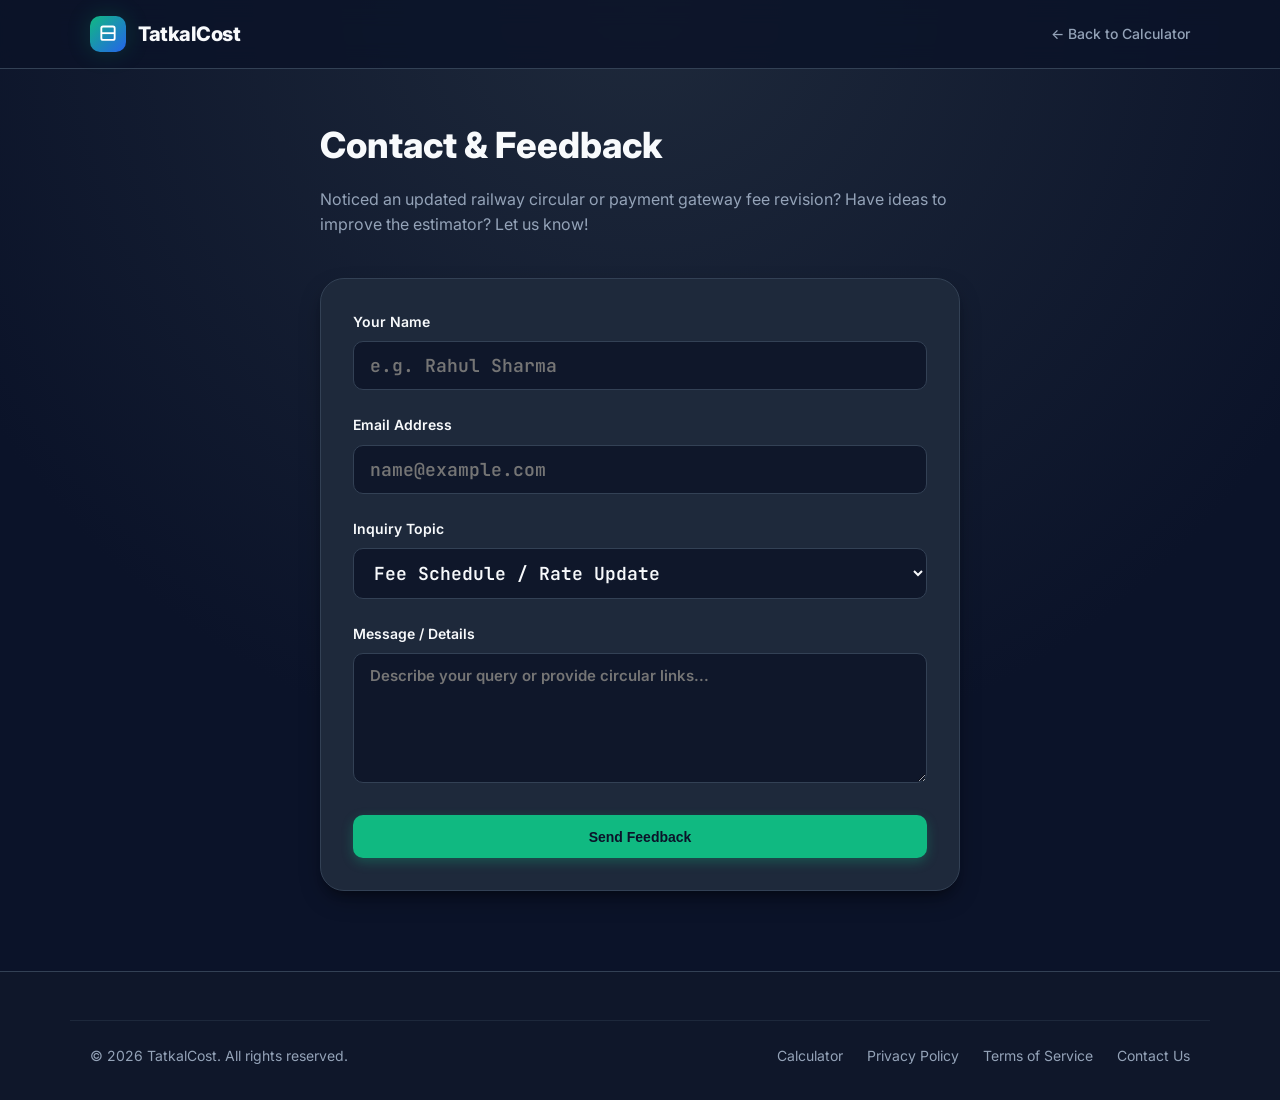
==== contact.html @ 0578102b "feat(ui): complete calculator UI, payment matrix, guides, and policy pages" ====
<!DOCTYPE html>
<html lang="en">
<head>
  <meta charset="UTF-8">
  <meta name="viewport" content="width=device-width, initial-scale=1.0">
  <title>Contact & Feedback | Tatkal Ticket Cost Estimator</title>
  <meta name="description" content="Contact the TatkalCost team for questions, feedback, or fee schedule updates.">
  <link rel="stylesheet" href="css/tokens.css">
  <link rel="stylesheet" href="css/main.css">
  <link rel="stylesheet" href="css/responsive.css">
</head>
<body>

  <header class="site-header">
    <div class="container nav-wrap">
      <a href="index.html" class="brand-logo">
        <div class="brand-icon">
          <svg width="20" height="20" viewBox="0 0 24 24" fill="none" stroke="currentColor" stroke-width="2.2">
            <rect x="4" y="3" width="16" height="16" rx="2"></rect>
            <path d="M4 11h16"></path>
          </svg>
        </div>
        <span>TatkalCost</span>
      </a>
      <div class="nav-actions">
        <a href="index.html" class="nav-link">← Back to Calculator</a>
      </div>
    </div>
  </header>

  <main class="container" style="padding-top: 3rem; padding-bottom: 5rem; max-width: 680px;">
    <h1 style="font-size: 2.25rem; font-weight: 800; margin-bottom: 0.75rem;">Contact & Feedback</h1>
    <p style="color: var(--text-muted); margin-bottom: 2.5rem;">
      Noticed an updated railway circular or payment gateway fee revision? Have ideas to improve the estimator? Let us know!
    </p>

    <div class="app-card">
      <form id="contact-form" onsubmit="event.preventDefault(); document.getElementById('contact-success').style.display='block'; this.reset();">
        <div class="form-group">
          <label for="contact-name" class="form-label">Your Name</label>
          <input type="text" id="contact-name" class="text-input" style="padding-left:1rem;" placeholder="e.g. Rahul Sharma" required>
        </div>

        <div class="form-group">
          <label for="contact-email" class="form-label">Email Address</label>
          <input type="email" id="contact-email" class="text-input" style="padding-left:1rem;" placeholder="name@example.com" required>
        </div>

        <div class="form-group">
          <label for="contact-subject" class="form-label">Inquiry Topic</label>
          <select id="contact-subject" class="text-input" style="padding-left:1rem; cursor:pointer;" required>
            <option value="rate_update">Fee Schedule / Rate Update</option>
            <option value="feature">Feature Suggestion</option>
            <option value="bug">Calculation Discrepancy</option>
            <option value="partnership">Partnership / Advertising</option>
          </select>
        </div>

        <div class="form-group">
          <label for="contact-message" class="form-label">Message / Details</label>
          <textarea id="contact-message" class="text-input" style="padding-left:1rem; height: 130px; font-family: var(--font-sans); font-size: 0.9375rem;" placeholder="Describe your query or provide circular links..." required></textarea>
        </div>

        <div id="contact-success" class="alert-box alert-success" style="display: none; margin-bottom: 1.5rem;">
          ✓ Thank you! Your feedback has been received. We review railway circular updates promptly.
        </div>

        <button type="submit" class="btn-primary" style="width: 100%; border-radius: var(--radius-md); padding: 0.85rem;">
          Send Feedback
        </button>
      </form>
    </div>
  </main>

  <footer class="site-footer">
    <div class="container footer-nav">
      <div>© 2026 TatkalCost. All rights reserved.</div>
      <div class="footer-links">
        <a href="index.html">Calculator</a>
        <a href="privacy.html">Privacy Policy</a>
        <a href="terms.html">Terms of Service</a>
        <a href="contact.html">Contact Us</a>
      </div>
    </div>
  </footer>

</body>
</html>
---- css/tokens.css ----
/**
 * tokens.css - Design Tokens & Custom Properties
 * Defines colors, typography, elevations, spacing, and micro-animation durations.
 */

:root {
  /* Brand & Core Palette */
  --bg-primary: #0b1329;
  --bg-secondary: #0f172a;
  --bg-card: #1e293b;
  --bg-card-hover: #24344d;
  --bg-surface: rgba(30, 41, 59, 0.7);
  --border-subtle: #334155;
  --border-focus: #3b82f6;

  /* Accent Colors */
  --emerald-500: #10b981;
  --emerald-600: #059669;
  --emerald-glow: rgba(16, 185, 129, 0.25);

  --amber-400: #fbbf24;
  --amber-500: #f59e0b;
  --amber-glow: rgba(245, 158, 11, 0.25);

  --blue-500: #3b82f6;
  --blue-600: #2563eb;
  --blue-glow: rgba(37, 99, 235, 0.25);

  --rose-500: #f43f5e;
  --rose-glow: rgba(244, 63, 94, 0.25);

  /* Typography */
  --text-main: #f8fafc;
  --text-muted: #94a3b8;
  --text-dim: #64748b;
  --text-inverse: #0b1329;

  --font-sans: 'Inter', -apple-system, BlinkMacSystemFont, 'Segoe UI', Roboto, Helvetica, Arial, sans-serif;
  --font-mono: 'JetBrains Mono', 'SFMono-Regular', Consolas, 'Liberation Mono', Menlo, monospace;

  /* Radii */
  --radius-sm: 6px;
  --radius-md: 10px;
  --radius-lg: 16px;
  --radius-xl: 24px;
  --radius-full: 9999px;

  /* Shadows */
  --shadow-sm: 0 1px 2px rgba(0, 0, 0, 0.2);
  --shadow-md: 0 4px 12px rgba(0, 0, 0, 0.3);
  --shadow-lg: 0 10px 25px -5px rgba(0, 0, 0, 0.4), 0 8px 10px -6px rgba(0, 0, 0, 0.3);
  --shadow-glow-emerald: 0 0 25px rgba(16, 185, 129, 0.2);
  --shadow-glow-amber: 0 0 25px rgba(245, 158, 11, 0.2);

  /* Transitions */
  --transition-fast: 150ms cubic-bezier(0.4, 0, 0.2, 1);
  --transition-normal: 250ms cubic-bezier(0.4, 0, 0.2, 1);
}
---- css/main.css ----
/**
 * main.css - Core Styling, Layouts, and Components
 * High aesthetic, fintech-inspired Indian Railways web application.
 */

@import url('https://fonts.googleapis.com/css2?family=Inter:wght@400;500;600;700;800&family=JetBrains+Mono:wght@500;700&display=swap');
@import url('./tokens.css');

/* CSS Reset & Base */
*, *::before, *::after {
  box-sizing: border-box;
  margin: 0;
  padding: 0;
}

html {
  font-family: var(--font-sans);
  background-color: var(--bg-primary);
  color: var(--text-main);
  scroll-behavior: smooth;
  -webkit-font-smoothing: antialiased;
}

body {
  min-height: 100vh;
  display: flex;
  flex-direction: column;
  background: radial-gradient(circle at 50% 0%, #1e293b 0%, #0b1329 70%);
  background-attachment: fixed;
  line-height: 1.6;
}

/* Layout Utilities */
.container {
  width: 100%;
  max-width: 1140px;
  margin: 0 auto;
  padding: 0 1.25rem;
}

/* Header & Nav */
.site-header {
  border-bottom: 1px solid var(--border-subtle);
  background: rgba(11, 19, 41, 0.85);
  backdrop-filter: blur(12px);
  position: sticky;
  top: 0;
  z-index: 50;
}

.nav-wrap {
  display: flex;
  align-items: center;
  justify-content: space-between;
  height: 4.25rem;
}

.brand-logo {
  display: flex;
  align-items: center;
  gap: 0.75rem;
  text-decoration: none;
  color: var(--text-main);
  font-weight: 800;
  font-size: 1.25rem;
  letter-spacing: -0.025em;
}

.brand-icon {
  width: 2.25rem;
  height: 2.25rem;
  background: linear-gradient(135deg, var(--emerald-500), var(--blue-600));
  border-radius: var(--radius-md);
  display: flex;
  align-items: center;
  justify-content: center;
  color: #fff;
  box-shadow: var(--shadow-glow-emerald);
}

.brand-badge {
  font-size: 0.6875rem;
  font-weight: 700;
  background: rgba(59, 130, 246, 0.2);
  color: #93c5fd;
  border: 1px solid rgba(59, 130, 246, 0.4);
  padding: 0.15rem 0.5rem;
  border-radius: var(--radius-full);
  text-transform: uppercase;
  margin-left: 0.25rem;
}

.nav-actions {
  display: flex;
  align-items: center;
  gap: 1.25rem;
}

.ist-pill {
  display: flex;
  align-items: center;
  gap: 0.5rem;
  background: rgba(30, 41, 59, 0.8);
  border: 1px solid var(--border-subtle);
  padding: 0.4rem 0.875rem;
  border-radius: var(--radius-full);
  font-size: 0.8125rem;
  color: var(--text-muted);
}

.ist-dot {
  width: 0.5rem;
  height: 0.5rem;
  background-color: var(--emerald-500);
  border-radius: 50%;
  animation: pulse-dot 2s infinite;
}

.nav-link {
  color: var(--text-muted);
  text-decoration: none;
  font-size: 0.875rem;
  font-weight: 500;
  transition: color var(--transition-fast);
}

.nav-link:hover {
  color: var(--text-main);
}

/* Banner / Tatkal Countdown Bar */
.countdown-banner {
  background: rgba(15, 23, 42, 0.9);
  border-bottom: 1px solid var(--border-subtle);
  padding: 0.75rem 0;
  text-align: center;
  font-size: 0.875rem;
}

.countdown-content {
  display: flex;
  align-items: center;
  justify-content: center;
  gap: 0.75rem;
  flex-wrap: wrap;
}

.countdown-tag {
  display: inline-flex;
  align-items: center;
  gap: 0.35rem;
  padding: 0.2rem 0.6rem;
  border-radius: var(--radius-sm);
  font-size: 0.75rem;
  font-weight: 700;
  text-transform: uppercase;
}

.tag-active {
  background: rgba(16, 185, 129, 0.15);
  color: var(--emerald-500);
  border: 1px solid rgba(16, 185, 129, 0.3);
}

.tag-waiting {
  background: rgba(245, 158, 11, 0.15);
  color: var(--amber-400);
  border: 1px solid rgba(245, 158, 11, 0.3);
}

.countdown-digits {
  font-family: var(--font-mono);
  font-weight: 700;
  color: var(--text-main);
  background: rgba(30, 41, 59, 0.9);
  padding: 0.2rem 0.5rem;
  border-radius: var(--radius-sm);
  border: 1px solid var(--border-subtle);
  letter-spacing: 0.05em;
}

/* Hero Section */
.hero-section {
  padding: 3rem 0 2rem;
  text-align: center;
}

.hero-pill {
  display: inline-flex;
  align-items: center;
  gap: 0.5rem;
  padding: 0.35rem 0.85rem;
  border-radius: var(--radius-full);
  background: rgba(37, 99, 235, 0.12);
  border: 1px solid rgba(37, 99, 235, 0.3);
  color: #93c5fd;
  font-size: 0.8125rem;
  font-weight: 600;
  margin-bottom: 1.25rem;
}

.hero-title {
  font-size: clamp(2rem, 4vw, 3rem);
  font-weight: 800;
  line-height: 1.15;
  letter-spacing: -0.03em;
  margin-bottom: 1rem;
}

.text-gradient {
  background: linear-gradient(135deg, #60a5fa 0%, #34d399 100%);
  -webkit-background-clip: text;
  -webkit-text-fill-color: transparent;
}

.hero-subtitle {
  color: var(--text-muted);
  font-size: 1.0625rem;
  max-width: 640px;
  margin: 0 auto;
}

/* App Main Calculator Grid */
.calculator-grid {
  display: grid;
  grid-template-columns: 1fr 1fr;
  gap: 2rem;
  margin: 2.5rem 0 4rem;
  align-items: start;
}

/* Cards */
.app-card {
  background: var(--bg-card);
  border: 1px solid var(--border-subtle);
  border-radius: var(--radius-xl);
  padding: 2rem;
  box-shadow: var(--shadow-lg);
  position: relative;
}

.card-title-wrap {
  display: flex;
  align-items: center;
  justify-content: space-between;
  margin-bottom: 1.75rem;
  padding-bottom: 1rem;
  border-bottom: 1px solid var(--border-subtle);
}

.card-title {
  font-size: 1.25rem;
  font-weight: 700;
  display: flex;
  align-items: center;
  gap: 0.6rem;
}

.card-subtitle {
  color: var(--text-muted);
  font-size: 0.8125rem;
  margin-top: 0.2rem;
}

/* Input Controls */
.form-group {
  margin-bottom: 1.5rem;
}

.form-label {
  display: block;
  font-size: 0.875rem;
  font-weight: 600;
  color: var(--text-main);
  margin-bottom: 0.5rem;
}

.label-help {
  font-size: 0.75rem;
  font-weight: 400;
  color: var(--text-muted);
  margin-left: 0.35rem;
}

/* Segmented Class Selector */
.class-pills {
  display: grid;
  grid-template-columns: repeat(4, 1fr);
  gap: 0.5rem;
}

.class-pill-input {
  display: none;
}

.class-pill-label {
  display: flex;
  flex-direction: column;
  align-items: center;
  justify-content: center;
  padding: 0.65rem 0.25rem;
  background: var(--bg-secondary);
  border: 1px solid var(--border-subtle);
  border-radius: var(--radius-md);
  cursor: pointer;
  transition: all var(--transition-fast);
  text-align: center;
}

.pill-code {
  font-weight: 700;
  font-size: 1rem;
  color: var(--text-main);
}

.pill-type {
  font-size: 0.6875rem;
  font-weight: 500;
  color: var(--text-dim);
}

.class-pill-label:hover {
  background: var(--bg-card-hover);
  border-color: #475569;
}

.class-pill-input:checked + .class-pill-label {
  background: rgba(37, 99, 235, 0.15);
  border-color: var(--blue-500);
  box-shadow: 0 0 12px rgba(59, 130, 246, 0.25);
}

.class-pill-input:checked + .class-pill-label .pill-code {
  color: #60a5fa;
}

.class-pill-input:checked + .class-pill-label .pill-type {
  color: #93c5fd;
}

/* Passenger Stepper */
.passenger-stepper {
  display: flex;
  align-items: center;
  background: var(--bg-secondary);
  border: 1px solid var(--border-subtle);
  border-radius: var(--radius-md);
  overflow: hidden;
  max-width: 200px;
}

.step-btn {
  background: transparent;
  border: none;
  color: var(--text-main);
  font-size: 1.25rem;
  font-weight: 700;
  width: 3rem;
  height: 2.75rem;
  display: flex;
  align-items: center;
  justify-content: center;
  cursor: pointer;
  transition: background var(--transition-fast);
}

.step-btn:hover {
  background: var(--bg-card-hover);
}

.step-value {
  flex: 1;
  text-align: center;
  font-size: 1.125rem;
  font-weight: 700;
  font-family: var(--font-mono);
}

/* Number Input with Prefix */
.input-with-prefix {
  position: relative;
  display: flex;
  align-items: center;
}

.currency-prefix {
  position: absolute;
  left: 1rem;
  color: var(--text-dim);
  font-size: 1.125rem;
  font-weight: 600;
  pointer-events: none;
}

.text-input {
  width: 100%;
  padding: 0.75rem 1rem 0.75rem 2.25rem;
  background: var(--bg-secondary);
  border: 1px solid var(--border-subtle);
  border-radius: var(--radius-md);
  color: var(--text-main);
  font-size: 1.125rem;
  font-family: var(--font-mono);
  font-weight: 600;
  outline: none;
  transition: border-color var(--transition-fast), box-shadow var(--transition-fast);
}

.text-input:focus {
  border-color: var(--border-focus);
  box-shadow: 0 0 0 3px rgba(59, 130, 246, 0.2);
}

/* Checkbox Toggle */
.checkbox-wrap {
  display: flex;
  align-items: flex-start;
  gap: 0.75rem;
  cursor: pointer;
  user-select: none;
  background: rgba(15, 23, 42, 0.4);
  padding: 0.75rem 1rem;
  border-radius: var(--radius-md);
  border: 1px solid var(--border-subtle);
}

.custom-checkbox {
  width: 1.25rem;
  height: 1.25rem;
  accent-color: var(--emerald-500);
  cursor: pointer;
  margin-top: 0.15rem;
}

.checkbox-text {
  font-size: 0.875rem;
  color: var(--text-main);
  font-weight: 500;
}

.checkbox-subtext {
  font-size: 0.75rem;
  color: var(--text-muted);
}

/* Results Card Styling */
.result-hero-box {
  background: linear-gradient(135deg, rgba(16, 185, 129, 0.1) 0%, rgba(5, 150, 105, 0.05) 100%);
  border: 1px solid rgba(16, 185, 129, 0.3);
  border-radius: var(--radius-lg);
  padding: 1.75rem;
  text-align: center;
  margin-bottom: 1.5rem;
  position: relative;
  box-shadow: var(--shadow-glow-emerald);
}

.result-hero-label {
  font-size: 0.8125rem;
  text-transform: uppercase;
  letter-spacing: 0.05em;
  font-weight: 700;
  color: var(--emerald-500);
  margin-bottom: 0.5rem;
}

.result-hero-amount {
  font-size: clamp(2.25rem, 3.5vw, 3.25rem);
  font-weight: 800;
  font-family: var(--font-mono);
  color: #fff;
  line-height: 1.1;
  letter-spacing: -0.02em;
}

.result-hero-note {
  font-size: 0.8125rem;
  color: var(--text-muted);
  margin-top: 0.5rem;
}

.copy-btn-wrap {
  margin-top: 1rem;
}

.btn-primary {
  display: inline-flex;
  align-items: center;
  justify-content: center;
  gap: 0.5rem;
  background: var(--emerald-500);
  color: var(--text-inverse);
  font-weight: 700;
  font-size: 0.875rem;
  padding: 0.6rem 1.25rem;
  border-radius: var(--radius-full);
  border: none;
  cursor: pointer;
  transition: all var(--transition-fast);
  box-shadow: 0 4px 12px rgba(16, 185, 129, 0.3);
}

.btn-primary:hover {
  background: #34d399;
  transform: translateY(-1px);
}

.btn-primary:active {
  transform: translateY(0);
}

/* Alert Boxes */
.alert-box {
  padding: 0.875rem 1rem;
  border-radius: var(--radius-md);
  font-size: 0.8125rem;
  display: flex;
  align-items: center;
  gap: 0.75rem;
  margin-bottom: 1.25rem;
}

.alert-success {
  background: rgba(16, 185, 129, 0.12);
  border: 1px solid rgba(16, 185, 129, 0.3);
  color: #a7f3d0;
}

.alert-warning {
  background: rgba(245, 158, 11, 0.12);
  border: 1px solid rgba(245, 158, 11, 0.3);
  color: #fde68a;
}

.alert-danger {
  background: rgba(239, 68, 68, 0.12);
  border: 1px solid rgba(239, 68, 68, 0.3);
  color: #fecaca;
}

/* Breakdown List */
.breakdown-table {
  width: 100%;
  border-collapse: collapse;
  font-size: 0.875rem;
  margin-top: 1rem;
}

.breakdown-table tr {
  border-bottom: 1px solid rgba(51, 65, 85, 0.6);
}

.breakdown-table td {
  padding: 0.7rem 0;
  color: var(--text-muted);
}

.breakdown-table td:last-child {
  text-align: right;
  font-family: var(--font-mono);
  font-weight: 600;
  color: var(--text-main);
}

.breakdown-table tr.total-row {
  border-bottom: none;
  border-top: 2px solid var(--border-subtle);
}

.breakdown-table tr.total-row td {
  padding-top: 1rem;
  font-weight: 700;
  font-size: 1rem;
  color: var(--text-main);
}

.breakdown-table tr.total-row td:last-child {
  color: #60a5fa;
  font-size: 1.125rem;
}

/* Payment Comparison Matrix Section */
.section-header-wrap {
  text-align: center;
  margin-bottom: 2rem;
}

.section-title {
  font-size: 1.75rem;
  font-weight: 800;
  letter-spacing: -0.02em;
  margin-bottom: 0.5rem;
}

.section-subtitle {
  color: var(--text-muted);
  font-size: 0.9375rem;
  max-width: 600px;
  margin: 0 auto;
}

.matrix-table-wrap {
  background: var(--bg-card);
  border: 1px solid var(--border-subtle);
  border-radius: var(--radius-xl);
  overflow-x: auto;
  box-shadow: var(--shadow-lg);
  margin-bottom: 4rem;
}

.matrix-table {
  width: 100%;
  border-collapse: collapse;
  text-align: left;
  font-size: 0.875rem;
}

.matrix-table th {
  background: rgba(15, 23, 42, 0.7);
  padding: 1rem 1.25rem;
  font-weight: 700;
  color: var(--text-muted);
  text-transform: uppercase;
  font-size: 0.75rem;
  letter-spacing: 0.05em;
  border-bottom: 1px solid var(--border-subtle);
}

.matrix-table td {
  padding: 1.125rem 1.25rem;
  border-bottom: 1px solid rgba(51, 65, 85, 0.5);
  vertical-align: middle;
}

.matrix-table tr:last-child td {
  border-bottom: none;
}

.matrix-table tr:hover td {
  background: rgba(30, 41, 59, 0.5);
}

.matrix-mode-name {
  font-weight: 700;
  color: var(--text-main);
  display: flex;
  align-items: center;
  gap: 0.5rem;
}

.matrix-total {
  font-family: var(--font-mono);
  font-weight: 700;
  font-size: 1.0625rem;
  color: var(--text-main);
}

.matrix-badge {
  display: inline-block;
  padding: 0.2rem 0.6rem;
  border-radius: var(--radius-full);
  font-size: 0.6875rem;
  font-weight: 700;
  text-transform: uppercase;
}

.badge-green {
  background: rgba(16, 185, 129, 0.15);
  color: var(--emerald-500);
  border: 1px solid rgba(16, 185, 129, 0.3);
}

.badge-blue {
  background: rgba(59, 130, 246, 0.15);
  color: #60a5fa;
  border: 1px solid rgba(59, 130, 246, 0.3);
}

/* Editorial Guide & Knowledge Hub */
.editorial-hub {
  margin: 3rem 0;
}

.guide-grid {
  display: grid;
  grid-template-columns: 1fr 1fr;
  gap: 2rem;
  margin-bottom: 3rem;
}

.guide-card {
  background: var(--bg-card);
  border: 1px solid var(--border-subtle);
  border-radius: var(--radius-lg);
  padding: 2rem;
}

.guide-card h3 {
  font-size: 1.25rem;
  font-weight: 700;
  margin-bottom: 1rem;
  color: #f8fafc;
}

.guide-card p {
  color: var(--text-muted);
  font-size: 0.9375rem;
  margin-bottom: 1rem;
}

.guide-list {
  padding-left: 1.25rem;
  color: var(--text-muted);
  font-size: 0.875rem;
}

.guide-list li {
  margin-bottom: 0.5rem;
}

.guide-list strong {
  color: var(--text-main);
}

/* Reference Fare Table */
.fare-table-wrap {
  background: var(--bg-card);
  border: 1px solid var(--border-subtle);
  border-radius: var(--radius-lg);
  overflow-x: auto;
  margin: 1.5rem 0 3rem;
}

.fare-table {
  width: 100%;
  border-collapse: collapse;
  font-size: 0.875rem;
}

.fare-table th, .fare-table td {
  padding: 0.875rem 1.25rem;
  text-align: left;
  border-bottom: 1px solid var(--border-subtle);
}

.fare-table th {
  background: var(--bg-secondary);
  color: var(--text-muted);
  font-size: 0.75rem;
  text-transform: uppercase;
  letter-spacing: 0.05em;
}

/* FAQ Accordion */
.faq-section {
  margin: 3rem 0;
}

.faq-item {
  background: var(--bg-card);
  border: 1px solid var(--border-subtle);
  border-radius: var(--radius-md);
  margin-bottom: 0.75rem;
  overflow: hidden;
}

.faq-question {
  width: 100%;
  padding: 1.25rem 1.5rem;
  background: transparent;
  border: none;
  color: var(--text-main);
  font-size: 1rem;
  font-weight: 600;
  text-align: left;
  display: flex;
  align-items: center;
  justify-content: space-between;
  cursor: pointer;
  transition: background var(--transition-fast);
}

.faq-question:hover {
  background: var(--bg-card-hover);
}

.faq-icon {
  font-size: 1.25rem;
  transition: transform var(--transition-normal);
}

.faq-item.open .faq-icon {
  transform: rotate(180deg);
}

.faq-answer {
  display: none;
  padding: 0 1.5rem 1.25rem;
  color: var(--text-muted);
  font-size: 0.9375rem;
  line-height: 1.6;
}

.faq-item.open .faq-answer {
  display: block;
}

/* Toast Notification */
.toast-notice {
  position: fixed;
  bottom: 2rem;
  right: 2rem;
  background: #10b981;
  color: #0b1329;
  font-weight: 700;
  font-size: 0.875rem;
  padding: 0.75rem 1.25rem;
  border-radius: var(--radius-full);
  box-shadow: 0 10px 25px rgba(0, 0, 0, 0.4);
  display: flex;
  align-items: center;
  gap: 0.5rem;
  transform: translateY(150%);
  opacity: 0;
  transition: all var(--transition-normal);
  z-index: 100;
}

.toast-notice.show {
  transform: translateY(0);
  opacity: 1;
}

/* Footer & Disclaimers */
.site-footer {
  margin-top: auto;
  border-top: 1px solid var(--border-subtle);
  background: var(--bg-secondary);
  padding: 3rem 0 2rem;
  font-size: 0.875rem;
  color: var(--text-muted);
}

.footer-disclaimer-box {
  background: rgba(30, 41, 59, 0.5);
  border: 1px solid var(--border-subtle);
  border-radius: var(--radius-md);
  padding: 1.25rem;
  margin-bottom: 2rem;
  font-size: 0.8125rem;
  line-height: 1.6;
}

.footer-nav {
  display: flex;
  align-items: center;
  justify-content: space-between;
  flex-wrap: wrap;
  gap: 1rem;
  padding-top: 1.5rem;
  border-top: 1px solid rgba(51, 65, 85, 0.4);
}

.footer-links {
  display: flex;
  gap: 1.5rem;
}

.footer-links a {
  color: var(--text-muted);
  text-decoration: none;
  transition: color var(--transition-fast);
}

.footer-links a:hover {
  color: var(--text-main);
}

/* Pulse animation */
@keyframes pulse-dot {
  0% { transform: scale(0.95); opacity: 0.7; }
  50% { transform: scale(1.15); opacity: 1; }
  100% { transform: scale(0.95); opacity: 0.7; }
}
---- css/responsive.css ----
/**
 * responsive.css - Media Queries & Mobile Optimizations
 * Mobile-first adjustments for small screens (375px), tablets (768px), and desktops.
 */

/* Tablets & Small Desktops (max-width: 960px) */
@media (max-width: 960px) {
  .calculator-grid {
    grid-template-columns: 1fr;
    gap: 1.75rem;
  }

  .guide-grid {
    grid-template-columns: 1fr;
    gap: 1.5rem;
  }
}

/* Mobile Devices (max-width: 640px) */
@media (max-width: 640px) {
  .container {
    padding: 0 1rem;
  }

  .site-header {
    height: auto;
  }

  .nav-wrap {
    height: 3.75rem;
  }

  .brand-logo {
    font-size: 1.1rem;
  }

  .brand-badge {
    display: none;
  }

  .ist-pill {
    padding: 0.3rem 0.65rem;
    font-size: 0.75rem;
  }

  .hero-section {
    padding: 2rem 0 1.5rem;
  }

  .hero-title {
    font-size: 1.75rem;
  }

  .hero-subtitle {
    font-size: 0.9375rem;
  }

  .app-card {
    padding: 1.25rem;
    border-radius: var(--radius-lg);
  }

  .class-pills {
    grid-template-columns: repeat(4, 1fr);
    gap: 0.35rem;
  }

  .class-pill-label {
    padding: 0.5rem 0.15rem;
  }

  .pill-code {
    font-size: 0.875rem;
  }

  .pill-type {
    font-size: 0.625rem;
  }

  .passenger-stepper {
    max-width: 100%;
  }

  .result-hero-box {
    padding: 1.25rem;
  }

  .result-hero-amount {
    font-size: 2.25rem;
  }

  .section-title {
    font-size: 1.35rem;
  }

  .matrix-table th, .matrix-table td {
    padding: 0.75rem 0.875rem;
    font-size: 0.8125rem;
  }

  .footer-nav {
    flex-direction: column;
    align-items: flex-start;
    gap: 1rem;
  }

  .footer-links {
    flex-wrap: wrap;
    gap: 1rem;
  }

  .toast-notice {
    bottom: 1rem;
    right: 1rem;
    left: 1rem;
    justify-content: center;
  }
}

/* Very Small Screens (max-width: 380px) */
@media (max-width: 380px) {
  .class-pills {
    grid-template-columns: repeat(2, 1fr);
  }
}
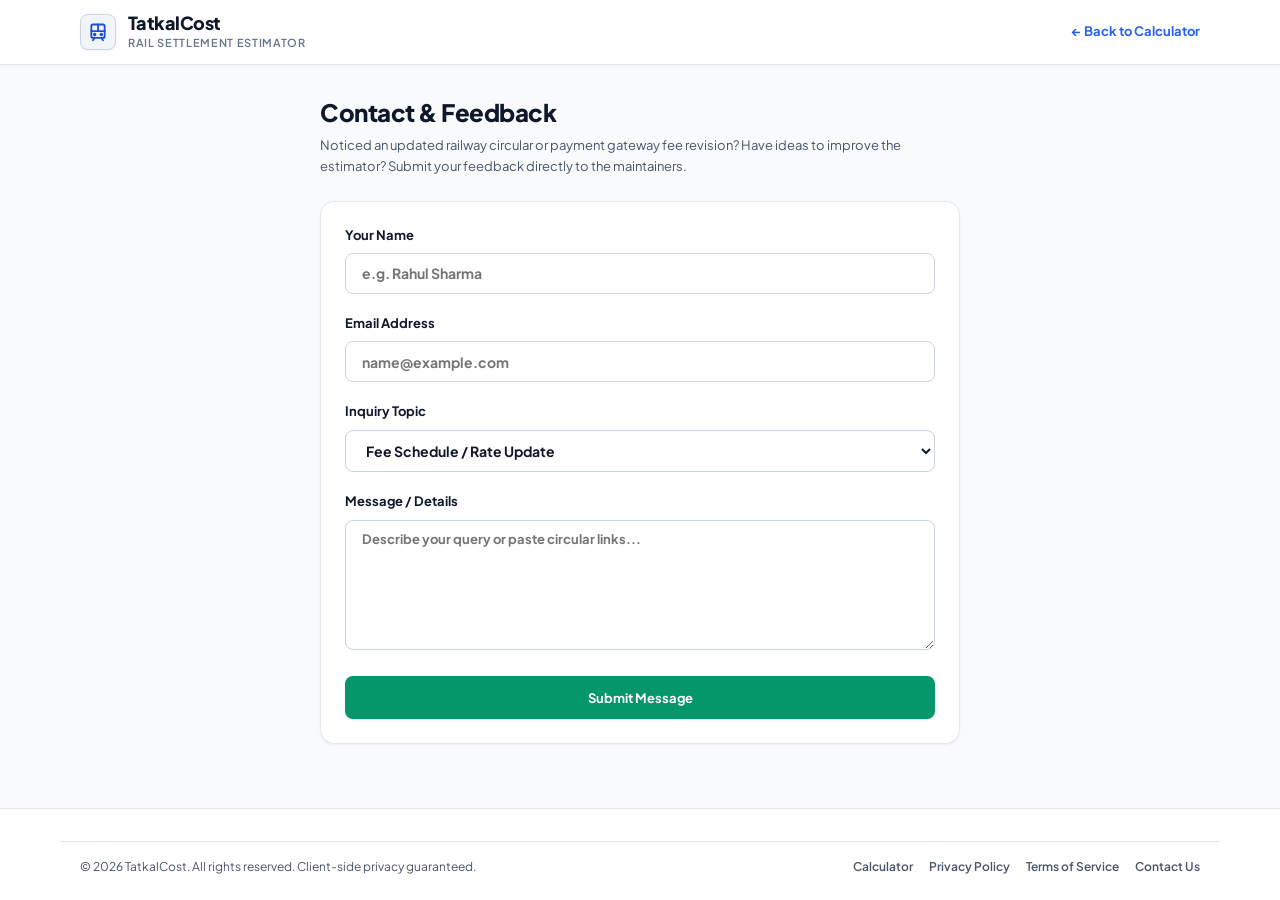
==== commit dac2ea60: "chore: prepare production deployment with hardened headers and 404 handler" ====
--- a/contact.html
+++ b/contact.html
@@ -4,7 +4,9 @@
   <meta charset="UTF-8">
   <meta name="viewport" content="width=device-width, initial-scale=1.0">
   <title>Contact & Feedback | Tatkal Ticket Cost Estimator</title>
-  <meta name="description" content="Contact the TatkalCost team for questions, feedback, or fee schedule updates.">
+  <link rel="icon" type="image/svg+xml" href="favicon.svg">
+  <link rel="preconnect" href="https://fonts.googleapis.com">
+  <link rel="preconnect" href="https://fonts.gstatic.com" crossorigin>
   <link rel="stylesheet" href="css/tokens.css">
   <link rel="stylesheet" href="css/main.css">
   <link rel="stylesheet" href="css/responsive.css">
@@ -13,60 +15,70 @@
 
   <header class="site-header">
     <div class="container nav-wrap">
-      <a href="index.html" class="brand-logo">
-        <div class="brand-icon">
-          <svg width="20" height="20" viewBox="0 0 24 24" fill="none" stroke="currentColor" stroke-width="2.2">
+      <a href="index.html" class="brand-logo" aria-label="TatkalCost Home">
+        <div class="brand-symbol" aria-hidden="true">
+          <svg width="20" height="20" viewBox="0 0 24 24" fill="none" stroke="currentColor" stroke-width="2.2" stroke-linecap="round" stroke-linejoin="round">
             <rect x="4" y="3" width="16" height="16" rx="2"></rect>
             <path d="M4 11h16"></path>
+            <path d="M12 3v8"></path>
+            <path d="m8 19-2 3"></path>
+            <path d="m18 22-2-3"></path>
+            <circle cx="8" cy="15" r="1"></circle>
+            <circle cx="16" cy="15" r="1"></circle>
           </svg>
         </div>
-        <span>TatkalCost</span>
+        <div class="brand-title-wrap">
+          <span class="brand-title">TatkalCost</span>
+          <span class="brand-tagline">Rail Settlement Estimator</span>
+        </div>
       </a>
       <div class="nav-actions">
-        <a href="index.html" class="nav-link">← Back to Calculator</a>
+        <a href="index.html" class="nav-link" style="color:var(--accent-primary);font-weight:700;">← Back to Calculator</a>
       </div>
     </div>
   </header>
 
-  <main class="container" style="padding-top: 3rem; padding-bottom: 5rem; max-width: 680px;">
-    <h1 style="font-size: 2.25rem; font-weight: 800; margin-bottom: 0.75rem;">Contact & Feedback</h1>
-    <p style="color: var(--text-muted); margin-bottom: 2.5rem;">
-      Noticed an updated railway circular or payment gateway fee revision? Have ideas to improve the estimator? Let us know!
-    </p>
+  <main class="container" style="padding-top: var(--space-8); padding-bottom: var(--space-12); max-width: 680px;">
+    <div style="margin-bottom: var(--space-6);">
+      <h1 style="font-size: var(--text-3xl); font-weight: 800; margin-bottom: var(--space-2);">Contact & Feedback</h1>
+      <p style="color: var(--text-secondary); font-size: var(--text-sm);">
+        Noticed an updated railway circular or payment gateway fee revision? Have ideas to improve the estimator? Submit your feedback directly to the maintainers.
+      </p>
+    </div>
 
-    <div class="app-card">
-      <form id="contact-form" onsubmit="event.preventDefault(); document.getElementById('contact-success').style.display='block'; this.reset();">
+    <div class="guide-card">
+      <form id="contact-form">
         <div class="form-group">
           <label for="contact-name" class="form-label">Your Name</label>
-          <input type="text" id="contact-name" class="text-input" style="padding-left:1rem;" placeholder="e.g. Rahul Sharma" required>
+          <input type="text" id="contact-name" class="text-input" style="padding-left:1rem; font-family:var(--font-sans);" placeholder="e.g. Rahul Sharma" required>
         </div>
 
         <div class="form-group">
           <label for="contact-email" class="form-label">Email Address</label>
-          <input type="email" id="contact-email" class="text-input" style="padding-left:1rem;" placeholder="name@example.com" required>
+          <input type="email" id="contact-email" class="text-input" style="padding-left:1rem; font-family:var(--font-sans);" placeholder="name@example.com" required>
         </div>
 
         <div class="form-group">
           <label for="contact-subject" class="form-label">Inquiry Topic</label>
-          <select id="contact-subject" class="text-input" style="padding-left:1rem; cursor:pointer;" required>
+          <select id="contact-subject" class="text-input" style="padding-left:1rem; cursor:pointer; font-family:var(--font-sans);" required>
             <option value="rate_update">Fee Schedule / Rate Update</option>
             <option value="feature">Feature Suggestion</option>
             <option value="bug">Calculation Discrepancy</option>
-            <option value="partnership">Partnership / Advertising</option>
+            <option value="partnership">General Inquiry</option>
           </select>
         </div>
 
         <div class="form-group">
           <label for="contact-message" class="form-label">Message / Details</label>
-          <textarea id="contact-message" class="text-input" style="padding-left:1rem; height: 130px; font-family: var(--font-sans); font-size: 0.9375rem;" placeholder="Describe your query or provide circular links..." required></textarea>
+          <textarea id="contact-message" class="text-input" style="padding-left:1rem; height: 130px; font-family: var(--font-sans); font-size: var(--text-sm);" placeholder="Describe your query or paste circular links..." required></textarea>
         </div>
 
-        <div id="contact-success" class="alert-box alert-success" style="display: none; margin-bottom: 1.5rem;">
+        <div id="contact-success" class="alert-box alert-success" style="display: none; margin-bottom: var(--space-4);">
           ✓ Thank you! Your feedback has been received. We review railway circular updates promptly.
         </div>
 
-        <button type="submit" class="btn-primary" style="width: 100%; border-radius: var(--radius-md); padding: 0.85rem;">
-          Send Feedback
+        <button type="submit" class="btn-copy" style="width: 100%; border-radius: var(--radius-md); padding: 0.85rem; font-size: var(--text-sm);">
+          Submit Message
         </button>
       </form>
     </div>
@@ -74,7 +86,7 @@
 
   <footer class="site-footer">
     <div class="container footer-nav">
-      <div>© 2026 TatkalCost. All rights reserved.</div>
+      <div>© 2026 TatkalCost. All rights reserved. Client-side privacy guaranteed.</div>
       <div class="footer-links">
         <a href="index.html">Calculator</a>
         <a href="privacy.html">Privacy Policy</a>
@@ -84,5 +96,20 @@
     </div>
   </footer>
 
+  <script>
+    document.addEventListener('DOMContentLoaded', () => {
+      const form = document.getElementById('contact-form');
+      const successNotice = document.getElementById('contact-success');
+      if (form) {
+        form.addEventListener('submit', (e) => {
+          e.preventDefault();
+          if (successNotice) {
+            successNotice.style.display = 'block';
+          }
+          form.reset();
+        });
+      }
+    });
+  </script>
 </body>
 </html>
--- a/css/tokens.css
+++ b/css/tokens.css
@@ -1,58 +1,112 @@
 /**
- * tokens.css - Design Tokens & Custom Properties
- * Defines colors, typography, elevations, spacing, and micro-animation durations.
+ * tokens.css - Clean Enterprise Light Design Tokens
+ * Tatkal Ticket Cost Estimator (TTE)
+ * Pure, high-contrast, professional daylight palette. Zero dark mode.
  */
 
 :root {
-  /* Brand & Core Palette */
-  --bg-primary: #0b1329;
-  --bg-secondary: #0f172a;
-  --bg-card: #1e293b;
-  --bg-card-hover: #24344d;
-  --bg-surface: rgba(30, 41, 59, 0.7);
-  --border-subtle: #334155;
-  --border-focus: #3b82f6;
-
-  /* Accent Colors */
-  --emerald-500: #10b981;
-  --emerald-600: #059669;
-  --emerald-glow: rgba(16, 185, 129, 0.25);
-
-  --amber-400: #fbbf24;
-  --amber-500: #f59e0b;
-  --amber-glow: rgba(245, 158, 11, 0.25);
-
-  --blue-500: #3b82f6;
-  --blue-600: #2563eb;
-  --blue-glow: rgba(37, 99, 235, 0.25);
-
-  --rose-500: #f43f5e;
-  --rose-glow: rgba(244, 63, 94, 0.25);
+  color-scheme: light;
 
   /* Typography */
-  --text-main: #f8fafc;
-  --text-muted: #94a3b8;
-  --text-dim: #64748b;
-  --text-inverse: #0b1329;
-
-  --font-sans: 'Inter', -apple-system, BlinkMacSystemFont, 'Segoe UI', Roboto, Helvetica, Arial, sans-serif;
+  --font-sans: 'Plus Jakarta Sans', 'Inter', -apple-system, BlinkMacSystemFont, 'Segoe UI', Roboto, sans-serif;
   --font-mono: 'JetBrains Mono', 'SFMono-Regular', Consolas, 'Liberation Mono', Menlo, monospace;
 
-  /* Radii */
-  --radius-sm: 6px;
-  --radius-md: 10px;
-  --radius-lg: 16px;
-  --radius-xl: 24px;
-  --radius-full: 9999px;
+  /* Type Scale */
+  --text-2xs: 0.6875rem; /* 11px */
+  --text-xs: 0.75rem;    /* 12px */
+  --text-sm: 0.8125rem;  /* 13px */
+  --text-base: 0.875rem; /* 14px */
+  --text-md: 0.9375rem;  /* 15px */
+  --text-lg: 1rem;       /* 16px */
+  --text-xl: 1.125rem;   /* 18px */
+  --text-2xl: 1.25rem;   /* 20px */
+  --text-3xl: 1.5rem;    /* 24px */
+  --text-4xl: 1.875rem;  /* 30px */
+  --text-hero: 2.25rem;  /* 36px */
 
-  /* Shadows */
-  --shadow-sm: 0 1px 2px rgba(0, 0, 0, 0.2);
-  --shadow-md: 0 4px 12px rgba(0, 0, 0, 0.3);
-  --shadow-lg: 0 10px 25px -5px rgba(0, 0, 0, 0.4), 0 8px 10px -6px rgba(0, 0, 0, 0.3);
-  --shadow-glow-emerald: 0 0 25px rgba(16, 185, 129, 0.2);
-  --shadow-glow-amber: 0 0 25px rgba(245, 158, 11, 0.2);
+  /* Spacing Scale (4px grid) */
+  --space-0-5: 0.125rem; /* 2px */
+  --space-1: 0.25rem;   /* 4px */
+  --space-1-5: 0.375rem;/* 6px */
+  --space-2: 0.5rem;    /* 8px */
+  --space-2-5: 0.625rem;/* 10px */
+  --space-3: 0.75rem;   /* 12px */
+  --space-3-5: 0.875rem;/* 14px */
+  --space-4: 1rem;      /* 16px */
+  --space-5: 1.25rem;   /* 20px */
+  --space-6: 1.5rem;    /* 24px */
+  --space-8: 2rem;      /* 32px */
+  --space-10: 2.5rem;   /* 40px */
+  --space-12: 3rem;     /* 48px */
+  --space-16: 4rem;     /* 64px */
 
-  /* Transitions */
-  --transition-fast: 150ms cubic-bezier(0.4, 0, 0.2, 1);
-  --transition-normal: 250ms cubic-bezier(0.4, 0, 0.2, 1);
+  /* Corner Radii - Architectural, modern (No oversized capsules/pills) */
+  --radius-xs: 3px;
+  --radius-sm: 5px;
+  --radius-md: 8px;
+  --radius-lg: 10px;
+  --radius-xl: 14px;
+
+  /* Animation Timings */
+  --transition-fast: 140ms cubic-bezier(0.16, 1, 0.3, 1);
+  --transition-normal: 200ms cubic-bezier(0.16, 1, 0.3, 1);
+
+  /* Primary Light Surfaces */
+  --bg-base: #f8fafc;
+  --bg-subtle: #f1f5f9;
+  --bg-surface: #ffffff;
+  --bg-surface-elevated: #ffffff;
+  --bg-surface-sunken: #f8fafc;
+  --bg-surface-hover: #f1f5f9;
+
+  /* Header & Overlays */
+  --header-bg: rgba(255, 255, 255, 0.95);
+  --header-border: #e2e8f0;
+
+  /* Borders & Dividers */
+  --border-subtle: #e2e8f0;
+  --border-strong: #cbd5e1;
+  --border-focus: #2563eb;
+
+  /* Typography Colors */
+  --text-primary: #0f172a;    /* Crisp Slate-900 */
+  --text-secondary: #475569;  /* Slate-600 */
+  --text-tertiary: #64748b;   /* Slate-500 */
+  --text-inverse: #ffffff;
+
+  /* Brand & Actions */
+  --brand-blue: #1d4ed8;
+  --brand-blue-hover: #1e40af;
+  --accent-primary: #2563eb;
+  --accent-primary-hover: #1d4ed8;
+  --accent-primary-soft: #eff6ff;
+  --accent-primary-border: #bfdbfe;
+
+  /* Semantic Signal Tones */
+  --emerald-surface: #ecfdf5;
+  --emerald-border: #a7f3d0;
+  --emerald-text: #065f46;
+  --emerald-solid: #059669;
+  --emerald-hover: #047857;
+
+  --amber-surface: #fffbeb;
+  --amber-border: #fde68a;
+  --amber-text: #92400e;
+  --amber-solid: #d97706;
+
+  --rose-surface: #fef2f2;
+  --rose-border: #fecaca;
+  --rose-text: #991b1b;
+  --rose-solid: #dc2626;
+
+  /* Clean Layered Box Shadows */
+  --shadow-sm: 0 1px 2px 0 rgba(15, 23, 42, 0.05);
+  --shadow-md: 0 4px 6px -1px rgba(15, 23, 42, 0.07), 0 2px 4px -2px rgba(15, 23, 42, 0.05);
+  --shadow-lg: 0 10px 15px -3px rgba(15, 23, 42, 0.08), 0 4px 6px -4px rgba(15, 23, 42, 0.04);
+  --shadow-voucher: 0 4px 20px -2px rgba(15, 23, 42, 0.08), 0 2px 6px -1px rgba(15, 23, 42, 0.04);
+
+  /* Table styling */
+  --table-th-bg: #f8fafc;
+  --table-row-hover: #f8fafc;
+  --table-border: #e2e8f0;
 }
--- a/css/main.css
+++ b/css/main.css
@@ -1,12 +1,16 @@
 /**
- * main.css - Core Styling, Layouts, and Components
- * High aesthetic, fintech-inspired Indian Railways web application.
+ * main.css - Enterprise Light Railway FinTech Interface
+ * Tatkal Ticket Cost Estimator (TTE)
+ * Pure, high-contrast light mode.
+ * Zero AI-slop, zero decorative capsule/status pills, zero dark mode clutter.
  */
 
-@import url('https://fonts.googleapis.com/css2?family=Inter:wght@400;500;600;700;800&family=JetBrains+Mono:wght@500;700&display=swap');
+@import url('https://fonts.googleapis.com/css2?family=Plus+Jakarta+Sans:wght@400;500;600;700;800&family=JetBrains+Mono:wght@500;600;700;800&display=swap');
 @import url('./tokens.css');
 
-/* CSS Reset & Base */
+/* ==========================================================================
+   CSS RESET & BASE STYLES
+   ========================================================================== */
 *, *::before, *::after {
   box-sizing: border-box;
   margin: 0;
@@ -15,621 +19,870 @@
 
 html {
   font-family: var(--font-sans);
-  background-color: var(--bg-primary);
-  color: var(--text-main);
+  background-color: var(--bg-base);
+  color: var(--text-primary);
   scroll-behavior: smooth;
   -webkit-font-smoothing: antialiased;
+  -moz-osx-font-smoothing: grayscale;
+  font-size: 16px;
+  line-height: 1.5;
 }
 
 body {
   min-height: 100vh;
   display: flex;
   flex-direction: column;
-  background: radial-gradient(circle at 50% 0%, #1e293b 0%, #0b1329 70%);
-  background-attachment: fixed;
+  background-color: var(--bg-base);
+  color: var(--text-primary);
+}
+
+/* Base Typographic Resets */
+h1, h2, h3, h4, h5, h6 {
+  font-family: var(--font-sans);
+  color: var(--text-primary);
+  font-weight: 700;
+  line-height: 1.25;
+  letter-spacing: -0.02em;
+}
+
+p {
+  color: var(--text-secondary);
+  font-size: var(--text-base);
   line-height: 1.6;
 }
 
-/* Layout Utilities */
+a {
+  color: var(--accent-primary);
+  text-decoration: none;
+  transition: color var(--transition-fast);
+}
+
+a:hover {
+  color: var(--accent-primary-hover);
+}
+
+code, kbd, samp, pre {
+  font-family: var(--font-mono);
+  font-feature-settings: "tnum";
+  font-variant-numeric: tabular-nums;
+}
+
+:focus-visible {
+  outline: 2px solid var(--accent-primary);
+  outline-offset: 2px;
+}
+
+/* Layout Container */
 .container {
   width: 100%;
-  max-width: 1140px;
+  max-width: 1160px;
   margin: 0 auto;
-  padding: 0 1.25rem;
-}
-
-/* Header & Nav */
+  padding: 0 var(--space-5);
+}
+
+/* ==========================================================================
+   NAVIGATION & SITE HEADER
+   ========================================================================== */
 .site-header {
-  border-bottom: 1px solid var(--border-subtle);
-  background: rgba(11, 19, 41, 0.85);
-  backdrop-filter: blur(12px);
+  background-color: var(--header-bg);
+  border-bottom: 1px solid var(--header-border);
   position: sticky;
   top: 0;
-  z-index: 50;
+  z-index: 100;
+  box-shadow: 0 1px 3px 0 rgba(15, 23, 42, 0.03);
 }
 
 .nav-wrap {
   display: flex;
   align-items: center;
   justify-content: space-between;
-  height: 4.25rem;
-}
-
+  height: 4rem;
+  gap: var(--space-4);
+}
+
+/* Brand Identity */
 .brand-logo {
-  display: flex;
-  align-items: center;
-  gap: 0.75rem;
+  display: inline-flex;
+  align-items: center;
+  gap: var(--space-3);
   text-decoration: none;
-  color: var(--text-main);
-  font-weight: 800;
-  font-size: 1.25rem;
-  letter-spacing: -0.025em;
-}
-
-.brand-icon {
+  color: var(--text-primary);
+  flex-shrink: 0;
+}
+
+.brand-symbol {
   width: 2.25rem;
   height: 2.25rem;
-  background: linear-gradient(135deg, var(--emerald-500), var(--blue-600));
+  background: var(--bg-subtle);
+  border: 1px solid var(--border-strong);
   border-radius: var(--radius-md);
   display: flex;
   align-items: center;
   justify-content: center;
-  color: #fff;
-  box-shadow: var(--shadow-glow-emerald);
-}
-
-.brand-badge {
-  font-size: 0.6875rem;
-  font-weight: 700;
-  background: rgba(59, 130, 246, 0.2);
-  color: #93c5fd;
-  border: 1px solid rgba(59, 130, 246, 0.4);
-  padding: 0.15rem 0.5rem;
-  border-radius: var(--radius-full);
+  color: var(--brand-blue);
+  box-shadow: var(--shadow-sm);
+  transition: border-color var(--transition-fast);
+}
+
+.brand-logo:hover .brand-symbol {
+  border-color: var(--brand-blue);
+}
+
+.brand-title-wrap {
+  display: flex;
+  flex-direction: column;
+}
+
+.brand-title {
+  font-size: var(--text-xl);
+  font-weight: 800;
+  letter-spacing: -0.03em;
+  color: var(--text-primary);
+  line-height: 1.1;
+}
+
+.brand-tagline {
+  font-size: var(--text-2xs);
+  font-weight: 600;
   text-transform: uppercase;
-  margin-left: 0.25rem;
-}
-
+  letter-spacing: 0.06em;
+  color: var(--text-tertiary);
+  margin-top: 2px;
+}
+
+/* Nav Actions & Controls */
 .nav-actions {
   display: flex;
   align-items: center;
-  gap: 1.25rem;
-}
-
-.ist-pill {
-  display: flex;
-  align-items: center;
-  gap: 0.5rem;
-  background: rgba(30, 41, 59, 0.8);
-  border: 1px solid var(--border-subtle);
-  padding: 0.4rem 0.875rem;
-  border-radius: var(--radius-full);
-  font-size: 0.8125rem;
-  color: var(--text-muted);
-}
-
-.ist-dot {
-  width: 0.5rem;
-  height: 0.5rem;
-  background-color: var(--emerald-500);
+  gap: var(--space-6);
+}
+
+/* Clean Inline IST Clock */
+.ist-clock-wrap {
+  display: inline-flex;
+  align-items: center;
+  gap: var(--space-2);
+  font-size: var(--text-xs);
+  font-weight: 600;
+  color: var(--text-secondary);
+  font-family: var(--font-mono);
+  letter-spacing: 0.01em;
+}
+
+.ist-pulse {
+  width: 7px;
+  height: 7px;
+  background-color: var(--emerald-solid);
   border-radius: 50%;
-  animation: pulse-dot 2s infinite;
+}
+
+/* Nav Quick Links */
+.nav-links {
+  display: flex;
+  align-items: center;
+  gap: var(--space-5);
 }
 
 .nav-link {
-  color: var(--text-muted);
-  text-decoration: none;
-  font-size: 0.875rem;
-  font-weight: 500;
+  font-size: var(--text-sm);
+  font-weight: 600;
+  color: var(--text-secondary);
   transition: color var(--transition-fast);
 }
 
 .nav-link:hover {
-  color: var(--text-main);
-}
-
-/* Banner / Tatkal Countdown Bar */
-.countdown-banner {
-  background: rgba(15, 23, 42, 0.9);
+  color: var(--brand-blue);
+}
+
+/* ==========================================================================
+   TATKAL RUSH STATUS STRIP (Clean Informational Banner - No Pills)
+   ========================================================================== */
+.tatkal-ticker-wrap {
+  background: var(--bg-surface);
   border-bottom: 1px solid var(--border-subtle);
-  padding: 0.75rem 0;
+  padding: 0.65rem 0;
+}
+
+.tatkal-ticker {
+  display: flex;
+  align-items: center;
+  justify-content: space-between;
+  gap: var(--space-4);
+  font-size: var(--text-xs);
+}
+
+.countdown-digits {
+  color: var(--text-primary);
+  font-size: var(--text-xs);
+  display: inline-flex;
+  align-items: center;
+  gap: var(--space-2);
+}
+
+.countdown-time {
+  font-family: var(--font-mono);
+  font-weight: 700;
+  color: var(--brand-blue);
+  letter-spacing: 0.03em;
+}
+
+.status-live-indicator {
+  color: var(--emerald-solid);
+  font-size: 11px;
+}
+
+.ticker-note {
+  font-size: var(--text-xs);
+  color: var(--text-tertiary);
+}
+
+/* ==========================================================================
+   HERO / EXECUTIVE SUMMARY (Clean, Uncluttered)
+   ========================================================================== */
+.hero-section {
+  padding: var(--space-8) 0 var(--space-6);
   text-align: center;
-  font-size: 0.875rem;
-}
-
-.countdown-content {
-  display: flex;
-  align-items: center;
-  justify-content: center;
-  gap: 0.75rem;
-  flex-wrap: wrap;
-}
-
-.countdown-tag {
-  display: inline-flex;
-  align-items: center;
-  gap: 0.35rem;
-  padding: 0.2rem 0.6rem;
-  border-radius: var(--radius-sm);
-  font-size: 0.75rem;
-  font-weight: 700;
-  text-transform: uppercase;
-}
-
-.tag-active {
-  background: rgba(16, 185, 129, 0.15);
-  color: var(--emerald-500);
-  border: 1px solid rgba(16, 185, 129, 0.3);
-}
-
-.tag-waiting {
-  background: rgba(245, 158, 11, 0.15);
-  color: var(--amber-400);
-  border: 1px solid rgba(245, 158, 11, 0.3);
-}
-
-.countdown-digits {
-  font-family: var(--font-mono);
-  font-weight: 700;
-  color: var(--text-main);
-  background: rgba(30, 41, 59, 0.9);
-  padding: 0.2rem 0.5rem;
-  border-radius: var(--radius-sm);
-  border: 1px solid var(--border-subtle);
-  letter-spacing: 0.05em;
-}
-
-/* Hero Section */
-.hero-section {
-  padding: 3rem 0 2rem;
-  text-align: center;
-}
-
-.hero-pill {
-  display: inline-flex;
-  align-items: center;
-  gap: 0.5rem;
-  padding: 0.35rem 0.85rem;
-  border-radius: var(--radius-full);
-  background: rgba(37, 99, 235, 0.12);
-  border: 1px solid rgba(37, 99, 235, 0.3);
-  color: #93c5fd;
-  font-size: 0.8125rem;
-  font-weight: 600;
-  margin-bottom: 1.25rem;
 }
 
 .hero-title {
-  font-size: clamp(2rem, 4vw, 3rem);
-  font-weight: 800;
-  line-height: 1.15;
+  font-size: clamp(1.85rem, 3.2vw, 2.65rem);
+  font-weight: 800;
   letter-spacing: -0.03em;
-  margin-bottom: 1rem;
-}
-
-.text-gradient {
-  background: linear-gradient(135deg, #60a5fa 0%, #34d399 100%);
-  -webkit-background-clip: text;
-  -webkit-text-fill-color: transparent;
+  line-height: 1.2;
+  color: var(--text-primary);
+  max-width: 820px;
+  margin: 0 auto var(--space-3);
+}
+
+.hero-title-highlight {
+  color: var(--brand-blue);
 }
 
 .hero-subtitle {
-  color: var(--text-muted);
-  font-size: 1.0625rem;
-  max-width: 640px;
+  font-size: var(--text-md);
+  color: var(--text-secondary);
+  max-width: 660px;
   margin: 0 auto;
-}
-
-/* App Main Calculator Grid */
-.calculator-grid {
+  line-height: 1.6;
+}
+
+/* ==========================================================================
+   THE WORKBENCH / CALCULATOR TERMINAL (Split-Pane Grid)
+   ========================================================================== */
+.calculator-terminal {
   display: grid;
-  grid-template-columns: 1fr 1fr;
-  gap: 2rem;
-  margin: 2.5rem 0 4rem;
-  align-items: start;
-}
-
-/* Cards */
-.app-card {
-  background: var(--bg-card);
+  grid-template-columns: 1.15fr 1fr;
+  gap: var(--space-6);
+  margin-bottom: var(--space-12);
+  align-items: stretch;
+}
+
+/* Panel Containers */
+.terminal-panel {
+  background: var(--bg-surface);
   border: 1px solid var(--border-subtle);
   border-radius: var(--radius-xl);
-  padding: 2rem;
-  box-shadow: var(--shadow-lg);
+  padding: var(--space-6);
+  box-shadow: var(--shadow-sm);
+  display: flex;
+  flex-direction: column;
+}
+
+/* Panel Header */
+.panel-header {
+  display: flex;
+  align-items: flex-start;
+  justify-content: space-between;
+  padding-bottom: var(--space-4);
+  margin-bottom: var(--space-5);
+  border-bottom: 1px solid var(--border-subtle);
+}
+
+.panel-header-left {
+  display: flex;
+  align-items: center;
+  gap: var(--space-3);
+}
+
+.panel-icon-wrap {
+  width: 2.25rem;
+  height: 2.25rem;
+  border-radius: var(--radius-md);
+  background: var(--bg-subtle);
+  border: 1px solid var(--border-subtle);
+  display: flex;
+  align-items: center;
+  justify-content: center;
+  color: var(--brand-blue);
+  flex-shrink: 0;
+}
+
+.panel-title {
+  font-size: var(--text-lg);
+  font-weight: 700;
+  color: var(--text-primary);
+  letter-spacing: -0.02em;
+}
+
+.panel-subtitle {
+  font-size: var(--text-xs);
+  color: var(--text-tertiary);
+  margin-top: 1px;
+}
+
+/* ==========================================================================
+   INPUT CONTROLS (Left Pane)
+   ========================================================================== */
+.form-group {
+  margin-bottom: var(--space-5);
+}
+
+.form-group:last-child {
+  margin-bottom: 0;
+}
+
+.form-label {
+  display: flex;
+  align-items: center;
+  justify-content: space-between;
+  font-size: var(--text-sm);
+  font-weight: 700;
+  color: var(--text-primary);
+  margin-bottom: var(--space-2);
+}
+
+.label-hint {
+  font-size: var(--text-2xs);
+  font-weight: 600;
+  color: var(--text-tertiary);
+}
+
+/* Class Grouping & Segmented Buttons */
+.class-selector-wrap {
+  display: flex;
+  flex-direction: column;
+  gap: var(--space-3);
+}
+
+.class-group-label {
+  font-size: var(--text-2xs);
+  font-weight: 800;
+  text-transform: uppercase;
+  letter-spacing: 0.08em;
+  color: var(--text-tertiary);
+  display: flex;
+  align-items: center;
+  gap: var(--space-2);
+}
+
+.class-group-label::after {
+  content: '';
+  flex: 1;
+  height: 1px;
+  background: var(--border-subtle);
+}
+
+.class-pills-row {
+  display: grid;
+  grid-template-columns: repeat(5, 1fr);
+  gap: var(--space-2);
+}
+
+.class-pills-row.non-ac {
+  grid-template-columns: repeat(2, 1fr);
+}
+
+.class-pill-input {
+  position: absolute;
+  opacity: 0;
+  width: 0;
+  height: 0;
+}
+
+.class-pill-label {
+  display: flex;
+  flex-direction: column;
+  align-items: center;
+  justify-content: center;
+  padding: 0.65rem var(--space-1);
+  background: var(--bg-surface);
+  border: 1px solid var(--border-strong);
+  border-radius: var(--radius-md);
+  cursor: pointer;
+  text-align: center;
+  transition: all var(--transition-fast);
+  user-select: none;
+}
+
+.pill-code {
+  font-family: var(--font-mono);
+  font-size: var(--text-base);
+  font-weight: 800;
+  color: var(--text-primary);
+  line-height: 1.1;
+}
+
+.pill-type {
+  font-size: var(--text-2xs);
+  font-weight: 600;
+  color: var(--text-tertiary);
+  margin-top: 2px;
+}
+
+.class-pill-label:hover {
+  background: var(--bg-subtle);
+  border-color: var(--brand-blue);
+}
+
+.class-pill-input:checked + .class-pill-label {
+  background: var(--accent-primary-soft);
+  border-color: var(--brand-blue);
+  box-shadow: 0 0 0 1px var(--brand-blue);
+}
+
+.class-pill-input:checked + .class-pill-label .pill-code {
+  color: var(--brand-blue);
+}
+
+.class-pill-input:checked + .class-pill-label .pill-type {
+  color: var(--brand-blue);
+}
+
+/* Passenger Stepper */
+.stepper-row {
+  display: flex;
+  align-items: center;
+  justify-content: space-between;
+  gap: var(--space-4);
+  background: var(--bg-subtle);
+  border: 1px solid var(--border-subtle);
+  border-radius: var(--radius-lg);
+  padding: var(--space-2) var(--space-3);
+}
+
+.stepper-info {
+  display: flex;
+  flex-direction: column;
+}
+
+.stepper-label {
+  font-size: var(--text-sm);
+  font-weight: 700;
+  color: var(--text-primary);
+}
+
+.stepper-hint {
+  font-size: var(--text-2xs);
+  color: var(--text-tertiary);
+}
+
+.passenger-stepper {
+  display: inline-flex;
+  align-items: center;
+  background: var(--bg-surface);
+  border: 1px solid var(--border-strong);
+  border-radius: var(--radius-md);
+  overflow: hidden;
+}
+
+.step-btn {
+  background: transparent;
+  border: none;
+  width: 2.5rem;
+  height: 2.25rem;
+  display: flex;
+  align-items: center;
+  justify-content: center;
+  color: var(--text-primary);
+  font-size: var(--text-lg);
+  font-weight: 700;
+  cursor: pointer;
+  transition: background var(--transition-fast);
+}
+
+.step-btn:hover {
+  background: var(--bg-subtle);
+  color: var(--brand-blue);
+}
+
+.step-value {
+  width: 2.5rem;
+  text-align: center;
+  font-family: var(--font-mono);
+  font-weight: 800;
+  font-size: var(--text-base);
+  color: var(--text-primary);
+}
+
+/* Number Inputs with Rupee Prefix */
+.input-with-prefix {
   position: relative;
-}
-
-.card-title-wrap {
-  display: flex;
-  align-items: center;
-  justify-content: space-between;
-  margin-bottom: 1.75rem;
-  padding-bottom: 1rem;
-  border-bottom: 1px solid var(--border-subtle);
-}
-
-.card-title {
-  font-size: 1.25rem;
-  font-weight: 700;
-  display: flex;
-  align-items: center;
-  gap: 0.6rem;
-}
-
-.card-subtitle {
-  color: var(--text-muted);
-  font-size: 0.8125rem;
-  margin-top: 0.2rem;
-}
-
-/* Input Controls */
-.form-group {
-  margin-bottom: 1.5rem;
-}
-
-.form-label {
-  display: block;
-  font-size: 0.875rem;
+  display: flex;
+  align-items: center;
+}
+
+.currency-prefix {
+  position: absolute;
+  left: 0.875rem;
+  font-family: var(--font-mono);
+  font-weight: 700;
+  font-size: var(--text-base);
+  color: var(--text-tertiary);
+  pointer-events: none;
+}
+
+.text-input {
+  width: 100%;
+  padding: 0.65rem 0.875rem 0.65rem 2rem;
+  background: var(--bg-surface);
+  border: 1px solid var(--border-strong);
+  border-radius: var(--radius-md);
+  color: var(--text-primary);
+  font-family: var(--font-mono);
+  font-size: var(--text-base);
+  font-weight: 700;
+  font-feature-settings: "tnum";
+  font-variant-numeric: tabular-nums;
+  outline: none;
+  transition: border-color var(--transition-fast), box-shadow var(--transition-fast);
+}
+
+.text-input:focus {
+  border-color: var(--border-focus);
+  box-shadow: 0 0 0 3px var(--accent-primary-soft);
+}
+
+/* Quick Fare Presets (Clean Text Chips) */
+.quick-chips {
+  display: flex;
+  align-items: center;
+  gap: var(--space-2);
+  margin-top: var(--space-2);
+  flex-wrap: wrap;
+}
+
+.quick-chip {
+  background: var(--bg-subtle);
+  border: 1px solid var(--border-subtle);
+  border-radius: var(--radius-xs);
+  padding: 3px 8px;
+  font-family: var(--font-mono);
+  font-size: var(--text-2xs);
   font-weight: 600;
-  color: var(--text-main);
-  margin-bottom: 0.5rem;
-}
-
-.label-help {
-  font-size: 0.75rem;
-  font-weight: 400;
-  color: var(--text-muted);
-  margin-left: 0.35rem;
-}
-
-/* Segmented Class Selector */
-.class-pills {
-  display: grid;
-  grid-template-columns: repeat(4, 1fr);
-  gap: 0.5rem;
-}
-
-.class-pill-input {
-  display: none;
-}
-
-.class-pill-label {
-  display: flex;
-  flex-direction: column;
-  align-items: center;
-  justify-content: center;
-  padding: 0.65rem 0.25rem;
-  background: var(--bg-secondary);
+  color: var(--text-secondary);
+  cursor: pointer;
+  transition: all var(--transition-fast);
+}
+
+.quick-chip:hover {
+  border-color: var(--brand-blue);
+  color: var(--brand-blue);
+  background: var(--accent-primary-soft);
+}
+
+/* Travel Insurance Checkbox */
+.checkbox-card {
+  display: flex;
+  align-items: flex-start;
+  gap: var(--space-3);
+  padding: var(--space-3);
+  background: var(--bg-subtle);
   border: 1px solid var(--border-subtle);
   border-radius: var(--radius-md);
   cursor: pointer;
-  transition: all var(--transition-fast);
+  user-select: none;
+  transition: border-color var(--transition-fast);
+}
+
+.checkbox-card:hover {
+  border-color: var(--border-strong);
+}
+
+.custom-checkbox {
+  width: 1.15rem;
+  height: 1.15rem;
+  margin-top: 2px;
+  accent-color: var(--emerald-solid);
+  cursor: pointer;
+}
+
+.checkbox-label-wrap {
+  display: flex;
+  flex-direction: column;
+}
+
+.checkbox-title {
+  font-size: var(--text-sm);
+  font-weight: 700;
+  color: var(--text-primary);
+}
+
+.checkbox-desc {
+  font-size: var(--text-2xs);
+  color: var(--text-tertiary);
+  margin-top: 1px;
+}
+
+/* ==========================================================================
+   DIGITAL SETTLEMENT VOUCHER (Right Pane / The Output Slip)
+   ========================================================================== */
+.voucher-panel {
+  background: var(--bg-surface);
+  border: 1px solid var(--border-strong);
+  border-radius: var(--radius-xl);
+  padding: var(--space-6);
+  box-shadow: var(--shadow-voucher);
+  display: flex;
+  flex-direction: column;
+}
+
+.voucher-header {
+  display: flex;
+  align-items: center;
+  justify-content: space-between;
+  padding-bottom: var(--space-3);
+  margin-bottom: var(--space-4);
+  border-bottom: 1px dashed var(--border-strong);
+}
+
+.voucher-title {
+  font-size: var(--text-xs);
+  font-weight: 800;
+  text-transform: uppercase;
+  letter-spacing: 0.08em;
+  color: var(--text-tertiary);
+  display: flex;
+  align-items: center;
+  gap: var(--space-2);
+}
+
+/* Hero Top-Up Figure Box */
+.voucher-hero-box {
+  background: #f0fdf4;
+  border: 1px solid #bbf7d0;
+  border-radius: var(--radius-lg);
+  padding: var(--space-5) var(--space-4);
   text-align: center;
-}
-
-.pill-code {
-  font-weight: 700;
-  font-size: 1rem;
-  color: var(--text-main);
-}
-
-.pill-type {
-  font-size: 0.6875rem;
-  font-weight: 500;
-  color: var(--text-dim);
-}
-
-.class-pill-label:hover {
-  background: var(--bg-card-hover);
-  border-color: #475569;
-}
-
-.class-pill-input:checked + .class-pill-label {
-  background: rgba(37, 99, 235, 0.15);
-  border-color: var(--blue-500);
-  box-shadow: 0 0 12px rgba(59, 130, 246, 0.25);
-}
-
-.class-pill-input:checked + .class-pill-label .pill-code {
-  color: #60a5fa;
-}
-
-.class-pill-input:checked + .class-pill-label .pill-type {
-  color: #93c5fd;
-}
-
-/* Passenger Stepper */
-.passenger-stepper {
-  display: flex;
-  align-items: center;
-  background: var(--bg-secondary);
-  border: 1px solid var(--border-subtle);
+  margin-bottom: var(--space-4);
+}
+
+.voucher-hero-label {
+  font-size: var(--text-2xs);
+  font-weight: 800;
+  text-transform: uppercase;
+  letter-spacing: 0.08em;
+  color: var(--emerald-text);
+  margin-bottom: var(--space-1);
+}
+
+.result-hero-amount {
+  font-family: var(--font-mono);
+  font-size: clamp(2.4rem, 4vw, 3.25rem);
+  font-weight: 800;
+  color: var(--text-primary);
+  line-height: 1.05;
+  letter-spacing: -0.03em;
+  font-feature-settings: "tnum";
+  font-variant-numeric: tabular-nums;
+}
+
+.result-hero-note {
+  font-size: var(--text-xs);
+  color: var(--text-secondary);
+  margin-top: var(--space-2);
+  max-width: 380px;
+  margin-left: auto;
+  margin-right: auto;
+  line-height: 1.4;
+}
+
+/* Copy Action Button (Clean Rectangular Button) */
+.copy-action-row {
+  margin-top: var(--space-3);
+}
+
+.btn-copy {
+  display: inline-flex;
+  align-items: center;
+  justify-content: center;
+  gap: var(--space-2);
+  background: var(--emerald-solid);
+  color: #ffffff;
+  font-family: var(--font-sans);
+  font-weight: 700;
+  font-size: var(--text-sm);
+  padding: 0.65rem 1.4rem;
   border-radius: var(--radius-md);
-  overflow: hidden;
-  max-width: 200px;
-}
-
-.step-btn {
-  background: transparent;
-  border: none;
-  color: var(--text-main);
-  font-size: 1.25rem;
-  font-weight: 700;
-  width: 3rem;
-  height: 2.75rem;
-  display: flex;
-  align-items: center;
-  justify-content: center;
-  cursor: pointer;
-  transition: background var(--transition-fast);
-}
-
-.step-btn:hover {
-  background: var(--bg-card-hover);
-}
-
-.step-value {
-  flex: 1;
-  text-align: center;
-  font-size: 1.125rem;
-  font-weight: 700;
-  font-family: var(--font-mono);
-}
-
-/* Number Input with Prefix */
-.input-with-prefix {
-  position: relative;
-  display: flex;
-  align-items: center;
-}
-
-.currency-prefix {
-  position: absolute;
-  left: 1rem;
-  color: var(--text-dim);
-  font-size: 1.125rem;
-  font-weight: 600;
-  pointer-events: none;
-}
-
-.text-input {
-  width: 100%;
-  padding: 0.75rem 1rem 0.75rem 2.25rem;
-  background: var(--bg-secondary);
-  border: 1px solid var(--border-subtle);
-  border-radius: var(--radius-md);
-  color: var(--text-main);
-  font-size: 1.125rem;
-  font-family: var(--font-mono);
-  font-weight: 600;
-  outline: none;
-  transition: border-color var(--transition-fast), box-shadow var(--transition-fast);
-}
-
-.text-input:focus {
-  border-color: var(--border-focus);
-  box-shadow: 0 0 0 3px rgba(59, 130, 246, 0.2);
-}
-
-/* Checkbox Toggle */
-.checkbox-wrap {
-  display: flex;
-  align-items: flex-start;
-  gap: 0.75rem;
-  cursor: pointer;
-  user-select: none;
-  background: rgba(15, 23, 42, 0.4);
-  padding: 0.75rem 1rem;
-  border-radius: var(--radius-md);
-  border: 1px solid var(--border-subtle);
-}
-
-.custom-checkbox {
-  width: 1.25rem;
-  height: 1.25rem;
-  accent-color: var(--emerald-500);
-  cursor: pointer;
-  margin-top: 0.15rem;
-}
-
-.checkbox-text {
-  font-size: 0.875rem;
-  color: var(--text-main);
-  font-weight: 500;
-}
-
-.checkbox-subtext {
-  font-size: 0.75rem;
-  color: var(--text-muted);
-}
-
-/* Results Card Styling */
-.result-hero-box {
-  background: linear-gradient(135deg, rgba(16, 185, 129, 0.1) 0%, rgba(5, 150, 105, 0.05) 100%);
-  border: 1px solid rgba(16, 185, 129, 0.3);
-  border-radius: var(--radius-lg);
-  padding: 1.75rem;
-  text-align: center;
-  margin-bottom: 1.5rem;
-  position: relative;
-  box-shadow: var(--shadow-glow-emerald);
-}
-
-.result-hero-label {
-  font-size: 0.8125rem;
-  text-transform: uppercase;
-  letter-spacing: 0.05em;
-  font-weight: 700;
-  color: var(--emerald-500);
-  margin-bottom: 0.5rem;
-}
-
-.result-hero-amount {
-  font-size: clamp(2.25rem, 3.5vw, 3.25rem);
-  font-weight: 800;
-  font-family: var(--font-mono);
-  color: #fff;
-  line-height: 1.1;
-  letter-spacing: -0.02em;
-}
-
-.result-hero-note {
-  font-size: 0.8125rem;
-  color: var(--text-muted);
-  margin-top: 0.5rem;
-}
-
-.copy-btn-wrap {
-  margin-top: 1rem;
-}
-
-.btn-primary {
-  display: inline-flex;
-  align-items: center;
-  justify-content: center;
-  gap: 0.5rem;
-  background: var(--emerald-500);
-  color: var(--text-inverse);
-  font-weight: 700;
-  font-size: 0.875rem;
-  padding: 0.6rem 1.25rem;
-  border-radius: var(--radius-full);
   border: none;
   cursor: pointer;
+  box-shadow: var(--shadow-sm);
   transition: all var(--transition-fast);
-  box-shadow: 0 4px 12px rgba(16, 185, 129, 0.3);
-}
-
-.btn-primary:hover {
-  background: #34d399;
+}
+
+.btn-copy:hover {
+  background: var(--emerald-hover);
   transform: translateY(-1px);
-}
-
-.btn-primary:active {
+  box-shadow: var(--shadow-md);
+}
+
+.btn-copy:active {
   transform: translateY(0);
 }
 
-/* Alert Boxes */
+/* Alert Callouts */
 .alert-box {
-  padding: 0.875rem 1rem;
+  padding: var(--space-3) var(--space-4);
   border-radius: var(--radius-md);
-  font-size: 0.8125rem;
-  display: flex;
-  align-items: center;
-  gap: 0.75rem;
-  margin-bottom: 1.25rem;
+  font-size: var(--text-xs);
+  line-height: 1.5;
+  display: flex;
+  align-items: flex-start;
+  gap: var(--space-3);
+  margin-bottom: var(--space-4);
+  border: 1px solid transparent;
+}
+
+.alert-warning {
+  background: var(--amber-surface);
+  border-color: var(--amber-border);
+  color: var(--amber-text);
 }
 
 .alert-success {
-  background: rgba(16, 185, 129, 0.12);
-  border: 1px solid rgba(16, 185, 129, 0.3);
-  color: #a7f3d0;
-}
-
-.alert-warning {
-  background: rgba(245, 158, 11, 0.12);
-  border: 1px solid rgba(245, 158, 11, 0.3);
-  color: #fde68a;
+  background: var(--emerald-surface);
+  border-color: var(--emerald-border);
+  color: var(--emerald-text);
 }
 
 .alert-danger {
-  background: rgba(239, 68, 68, 0.12);
-  border: 1px solid rgba(239, 68, 68, 0.3);
-  color: #fecaca;
-}
-
-/* Breakdown List */
+  background: var(--rose-surface);
+  border-color: var(--rose-border);
+  color: var(--rose-text);
+}
+
+/* Itemized Cost Receipt Table */
+.receipt-section-title {
+  font-size: var(--text-xs);
+  font-weight: 800;
+  text-transform: uppercase;
+  letter-spacing: 0.08em;
+  color: var(--text-tertiary);
+  margin-bottom: var(--space-2);
+  display: flex;
+  align-items: center;
+  justify-content: space-between;
+}
+
 .breakdown-table {
   width: 100%;
   border-collapse: collapse;
-  font-size: 0.875rem;
-  margin-top: 1rem;
+  font-size: var(--text-xs);
 }
 
 .breakdown-table tr {
-  border-bottom: 1px solid rgba(51, 65, 85, 0.6);
+  border-bottom: 1px solid var(--border-subtle);
 }
 
 .breakdown-table td {
-  padding: 0.7rem 0;
-  color: var(--text-muted);
+  padding: 0.65rem 0;
+  color: var(--text-secondary);
 }
 
 .breakdown-table td:last-child {
   text-align: right;
   font-family: var(--font-mono);
-  font-weight: 600;
-  color: var(--text-main);
+  font-weight: 700;
+  color: var(--text-primary);
+  font-feature-settings: "tnum";
+  font-variant-numeric: tabular-nums;
 }
 
 .breakdown-table tr.total-row {
+  border-top: 2px solid var(--border-strong);
   border-bottom: none;
-  border-top: 2px solid var(--border-subtle);
 }
 
 .breakdown-table tr.total-row td {
-  padding-top: 1rem;
-  font-weight: 700;
-  font-size: 1rem;
-  color: var(--text-main);
+  padding-top: var(--space-3);
+  padding-bottom: 0;
+  font-size: var(--text-sm);
+  font-weight: 800;
+  color: var(--text-primary);
 }
 
 .breakdown-table tr.total-row td:last-child {
-  color: #60a5fa;
-  font-size: 1.125rem;
-}
-
-/* Payment Comparison Matrix Section */
-.section-header-wrap {
+  font-size: var(--text-base);
+  color: var(--brand-blue);
+}
+
+/* ==========================================================================
+   PAYMENT MODE COST & SPEED MATRIX
+   ========================================================================== */
+.matrix-section {
+  margin-bottom: var(--space-12);
+}
+
+.section-head {
   text-align: center;
-  margin-bottom: 2rem;
+  margin-bottom: var(--space-6);
+}
+
+.section-eyebrow {
+  font-size: var(--text-2xs);
+  font-weight: 800;
+  text-transform: uppercase;
+  letter-spacing: 0.08em;
+  color: var(--brand-blue);
+  margin-bottom: var(--space-1);
 }
 
 .section-title {
-  font-size: 1.75rem;
-  font-weight: 800;
-  letter-spacing: -0.02em;
-  margin-bottom: 0.5rem;
+  font-size: var(--text-3xl);
+  font-weight: 800;
+  letter-spacing: -0.025em;
+  color: var(--text-primary);
+  margin-bottom: var(--space-2);
 }
 
 .section-subtitle {
-  color: var(--text-muted);
-  font-size: 0.9375rem;
-  max-width: 600px;
+  font-size: var(--text-sm);
+  color: var(--text-secondary);
+  max-width: 620px;
   margin: 0 auto;
 }
 
 .matrix-table-wrap {
-  background: var(--bg-card);
+  background: var(--bg-surface);
   border: 1px solid var(--border-subtle);
   border-radius: var(--radius-xl);
   overflow-x: auto;
-  box-shadow: var(--shadow-lg);
-  margin-bottom: 4rem;
+  box-shadow: var(--shadow-sm);
 }
 
 .matrix-table {
   width: 100%;
   border-collapse: collapse;
   text-align: left;
-  font-size: 0.875rem;
+  font-size: var(--text-sm);
 }
 
 .matrix-table th {
-  background: rgba(15, 23, 42, 0.7);
-  padding: 1rem 1.25rem;
-  font-weight: 700;
-  color: var(--text-muted);
+  background: var(--table-th-bg);
+  padding: var(--space-3) var(--space-4);
+  font-size: var(--text-2xs);
+  font-weight: 800;
   text-transform: uppercase;
-  font-size: 0.75rem;
-  letter-spacing: 0.05em;
+  letter-spacing: 0.07em;
+  color: var(--text-tertiary);
   border-bottom: 1px solid var(--border-subtle);
+  white-space: nowrap;
 }
 
 .matrix-table td {
-  padding: 1.125rem 1.25rem;
-  border-bottom: 1px solid rgba(51, 65, 85, 0.5);
+  padding: 0.95rem var(--space-4);
+  border-bottom: 1px solid var(--border-subtle);
   vertical-align: middle;
+  color: var(--text-secondary);
 }
 
 .matrix-table tr:last-child td {
@@ -637,218 +890,267 @@
 }
 
 .matrix-table tr:hover td {
-  background: rgba(30, 41, 59, 0.5);
+  background: var(--table-row-hover);
 }
 
 .matrix-mode-name {
   font-weight: 700;
-  color: var(--text-main);
-  display: flex;
-  align-items: center;
-  gap: 0.5rem;
+  color: var(--text-primary);
 }
 
 .matrix-total {
   font-family: var(--font-mono);
-  font-weight: 700;
-  font-size: 1.0625rem;
-  color: var(--text-main);
-}
-
-.matrix-badge {
-  display: inline-block;
-  padding: 0.2rem 0.6rem;
-  border-radius: var(--radius-full);
-  font-size: 0.6875rem;
-  font-weight: 700;
-  text-transform: uppercase;
-}
-
-.badge-green {
-  background: rgba(16, 185, 129, 0.15);
-  color: var(--emerald-500);
-  border: 1px solid rgba(16, 185, 129, 0.3);
-}
-
-.badge-blue {
-  background: rgba(59, 130, 246, 0.15);
-  color: #60a5fa;
-  border: 1px solid rgba(59, 130, 246, 0.3);
-}
-
-/* Editorial Guide & Knowledge Hub */
+  font-weight: 800;
+  font-size: var(--text-base);
+  color: var(--text-primary);
+  font-feature-settings: "tnum";
+  font-variant-numeric: tabular-nums;
+}
+
+/* Clean text recommendation (No capsule status pills) */
+.matrix-recommendation {
+  font-size: var(--text-xs);
+  font-weight: 700;
+  letter-spacing: -0.01em;
+}
+
+.matrix-recommendation.rec-blue {
+  color: var(--brand-blue);
+}
+
+.matrix-recommendation.rec-green {
+  color: var(--emerald-solid);
+}
+
+.matrix-speed-text {
+  font-size: var(--text-xs);
+  color: var(--text-tertiary);
+}
+
+/* ==========================================================================
+   EDITORIAL HANDBOOK & FARE SLABS
+   ========================================================================== */
 .editorial-hub {
-  margin: 3rem 0;
+  margin-bottom: var(--space-12);
 }
 
 .guide-grid {
   display: grid;
   grid-template-columns: 1fr 1fr;
-  gap: 2rem;
-  margin-bottom: 3rem;
+  gap: var(--space-6);
+  margin-bottom: var(--space-8);
 }
 
 .guide-card {
-  background: var(--bg-card);
+  background: var(--bg-surface);
   border: 1px solid var(--border-subtle);
-  border-radius: var(--radius-lg);
-  padding: 2rem;
+  border-radius: var(--radius-xl);
+  padding: var(--space-6);
+  box-shadow: var(--shadow-sm);
 }
 
 .guide-card h3 {
-  font-size: 1.25rem;
-  font-weight: 700;
-  margin-bottom: 1rem;
-  color: #f8fafc;
+  font-size: var(--text-xl);
+  font-weight: 800;
+  color: var(--text-primary);
+  margin-bottom: var(--space-3);
+  display: flex;
+  align-items: center;
+  gap: var(--space-2);
 }
 
 .guide-card p {
-  color: var(--text-muted);
-  font-size: 0.9375rem;
-  margin-bottom: 1rem;
+  font-size: var(--text-sm);
+  margin-bottom: var(--space-4);
+  line-height: 1.6;
 }
 
 .guide-list {
-  padding-left: 1.25rem;
-  color: var(--text-muted);
-  font-size: 0.875rem;
+  list-style: none;
+  display: flex;
+  flex-direction: column;
+  gap: var(--space-3);
 }
 
 .guide-list li {
-  margin-bottom: 0.5rem;
+  font-size: var(--text-xs);
+  color: var(--text-secondary);
+  line-height: 1.55;
+  padding-left: var(--space-4);
+  position: relative;
+}
+
+.guide-list li::before {
+  content: '▪';
+  position: absolute;
+  left: 0;
+  color: var(--brand-blue);
 }
 
 .guide-list strong {
-  color: var(--text-main);
-}
-
-/* Reference Fare Table */
+  color: var(--text-primary);
+}
+
+/* Official Railway Board Fare Slabs Table */
+.fare-table-card {
+  background: var(--bg-surface);
+  border: 1px solid var(--border-subtle);
+  border-radius: var(--radius-xl);
+  padding: var(--space-6);
+  box-shadow: var(--shadow-sm);
+  margin-bottom: var(--space-8);
+}
+
 .fare-table-wrap {
-  background: var(--bg-card);
-  border: 1px solid var(--border-subtle);
-  border-radius: var(--radius-lg);
   overflow-x: auto;
-  margin: 1.5rem 0 3rem;
+  margin: var(--space-4) 0;
 }
 
 .fare-table {
   width: 100%;
   border-collapse: collapse;
-  font-size: 0.875rem;
-}
-
-.fare-table th, .fare-table td {
-  padding: 0.875rem 1.25rem;
+  font-size: var(--text-xs);
+}
+
+.fare-table th {
+  background: var(--table-th-bg);
+  padding: var(--space-3) var(--space-4);
+  font-size: var(--text-2xs);
+  font-weight: 800;
+  text-transform: uppercase;
+  letter-spacing: 0.06em;
+  color: var(--text-tertiary);
+  border-bottom: 1px solid var(--border-subtle);
   text-align: left;
+}
+
+.fare-table td {
+  padding: 0.75rem var(--space-4);
   border-bottom: 1px solid var(--border-subtle);
-}
-
-.fare-table th {
-  background: var(--bg-secondary);
-  color: var(--text-muted);
-  font-size: 0.75rem;
-  text-transform: uppercase;
-  letter-spacing: 0.05em;
-}
-
-/* FAQ Accordion */
-.faq-section {
-  margin: 3rem 0;
+  color: var(--text-secondary);
+}
+
+.fare-table tr:hover td {
+  background: var(--table-row-hover);
+}
+
+/* ==========================================================================
+   FAQ ACCORDION
+   ========================================================================== */
+.faq-wrap {
+  display: flex;
+  flex-direction: column;
+  gap: var(--space-3);
+  max-width: 840px;
+  margin: 0 auto;
 }
 
 .faq-item {
-  background: var(--bg-card);
+  background: var(--bg-surface);
+  border: 1px solid var(--border-subtle);
+  border-radius: var(--radius-lg);
+  overflow: hidden;
+  transition: border-color var(--transition-fast);
+}
+
+.faq-item.open {
+  border-color: var(--border-strong);
+}
+
+.faq-question {
+  width: 100%;
+  display: flex;
+  align-items: center;
+  justify-content: space-between;
+  padding: var(--space-4) var(--space-5);
+  background: transparent;
+  border: none;
+  font-family: var(--font-sans);
+  font-size: var(--text-sm);
+  font-weight: 700;
+  color: var(--text-primary);
+  cursor: pointer;
+  text-align: left;
+  gap: var(--space-3);
+}
+
+.faq-icon {
+  font-size: var(--text-xs);
+  color: var(--text-tertiary);
+  transition: transform var(--transition-fast);
+  flex-shrink: 0;
+}
+
+.faq-item.open .faq-icon {
+  transform: rotate(180deg);
+  color: var(--brand-blue);
+}
+
+.faq-answer {
+  display: none;
+  padding: 0 var(--space-5) var(--space-4);
+  font-size: var(--text-xs);
+  color: var(--text-secondary);
+  line-height: 1.6;
+}
+
+.faq-item.open .faq-answer {
+  display: block;
+}
+
+/* ==========================================================================
+   TOAST NOTICE (Feedback)
+   ========================================================================== */
+.toast-notice {
+  position: fixed;
+  bottom: var(--space-6);
+  right: var(--space-6);
+  background: var(--bg-surface);
+  border: 1px solid var(--border-strong);
+  color: var(--text-primary);
+  font-size: var(--text-xs);
+  font-weight: 700;
+  padding: 0.75rem 1.25rem;
+  border-radius: var(--radius-md);
+  box-shadow: var(--shadow-lg);
+  display: flex;
+  align-items: center;
+  gap: var(--space-2);
+  opacity: 0;
+  transform: translateY(12px);
+  pointer-events: none;
+  transition: all var(--transition-fast);
+  z-index: 999;
+}
+
+.toast-notice.show {
+  opacity: 1;
+  transform: translateY(0);
+}
+
+/* ==========================================================================
+   SITE FOOTER & STATUTORY DISCLAIMERS
+   ========================================================================== */
+.site-footer {
+  border-top: 1px solid var(--border-subtle);
+  background: #ffffff;
+  padding: var(--space-8) 0 var(--space-6);
+  margin-top: auto;
+  font-size: var(--text-xs);
+  color: var(--text-secondary);
+}
+
+.footer-disclaimer-box {
+  background: var(--bg-subtle);
   border: 1px solid var(--border-subtle);
   border-radius: var(--radius-md);
-  margin-bottom: 0.75rem;
-  overflow: hidden;
-}
-
-.faq-question {
-  width: 100%;
-  padding: 1.25rem 1.5rem;
-  background: transparent;
-  border: none;
-  color: var(--text-main);
-  font-size: 1rem;
-  font-weight: 600;
-  text-align: left;
-  display: flex;
-  align-items: center;
-  justify-content: space-between;
-  cursor: pointer;
-  transition: background var(--transition-fast);
-}
-
-.faq-question:hover {
-  background: var(--bg-card-hover);
-}
-
-.faq-icon {
-  font-size: 1.25rem;
-  transition: transform var(--transition-normal);
-}
-
-.faq-item.open .faq-icon {
-  transform: rotate(180deg);
-}
-
-.faq-answer {
-  display: none;
-  padding: 0 1.5rem 1.25rem;
-  color: var(--text-muted);
-  font-size: 0.9375rem;
+  padding: var(--space-4);
   line-height: 1.6;
-}
-
-.faq-item.open .faq-answer {
-  display: block;
-}
-
-/* Toast Notification */
-.toast-notice {
-  position: fixed;
-  bottom: 2rem;
-  right: 2rem;
-  background: #10b981;
-  color: #0b1329;
-  font-weight: 700;
-  font-size: 0.875rem;
-  padding: 0.75rem 1.25rem;
-  border-radius: var(--radius-full);
-  box-shadow: 0 10px 25px rgba(0, 0, 0, 0.4);
-  display: flex;
-  align-items: center;
-  gap: 0.5rem;
-  transform: translateY(150%);
-  opacity: 0;
-  transition: all var(--transition-normal);
-  z-index: 100;
-}
-
-.toast-notice.show {
-  transform: translateY(0);
-  opacity: 1;
-}
-
-/* Footer & Disclaimers */
-.site-footer {
-  margin-top: auto;
-  border-top: 1px solid var(--border-subtle);
-  background: var(--bg-secondary);
-  padding: 3rem 0 2rem;
-  font-size: 0.875rem;
-  color: var(--text-muted);
-}
-
-.footer-disclaimer-box {
-  background: rgba(30, 41, 59, 0.5);
-  border: 1px solid var(--border-subtle);
-  border-radius: var(--radius-md);
-  padding: 1.25rem;
-  margin-bottom: 2rem;
-  font-size: 0.8125rem;
-  line-height: 1.6;
+  margin-bottom: var(--space-6);
+}
+
+.footer-disclaimer-box strong {
+  color: var(--text-primary);
 }
 
 .footer-nav {
@@ -856,29 +1158,21 @@
   align-items: center;
   justify-content: space-between;
   flex-wrap: wrap;
-  gap: 1rem;
-  padding-top: 1.5rem;
-  border-top: 1px solid rgba(51, 65, 85, 0.4);
+  gap: var(--space-4);
+  padding-top: var(--space-4);
+  border-top: 1px solid var(--border-subtle);
 }
 
 .footer-links {
   display: flex;
-  gap: 1.5rem;
+  gap: var(--space-4);
 }
 
 .footer-links a {
-  color: var(--text-muted);
-  text-decoration: none;
-  transition: color var(--transition-fast);
+  color: var(--text-secondary);
+  font-weight: 600;
 }
 
 .footer-links a:hover {
-  color: var(--text-main);
-}
-
-/* Pulse animation */
-@keyframes pulse-dot {
-  0% { transform: scale(0.95); opacity: 0.7; }
-  50% { transform: scale(1.15); opacity: 1; }
-  100% { transform: scale(0.95); opacity: 0.7; }
-}
+  color: var(--brand-blue);
+}
--- a/css/responsive.css
+++ b/css/responsive.css
@@ -1,125 +1,151 @@
 /**
- * responsive.css - Media Queries & Mobile Optimizations
- * Mobile-first adjustments for small screens (375px), tablets (768px), and desktops.
+ * responsive.css - Responsive Breakpoints & Adaptive Layouts
+ * Mobile-First & Precision Density across Viewports (375px, 768px, 1024px, 1280px)
  */
 
-/* Tablets & Small Desktops (max-width: 960px) */
-@media (max-width: 960px) {
-  .calculator-grid {
+/* ==========================================================================
+   TABLET & SMALL DESKTOP BREAKPOINTS (max-width: 1024px)
+   ========================================================================== */
+@media (max-width: 1024px) {
+  .calculator-terminal {
     grid-template-columns: 1fr;
-    gap: 1.75rem;
+    gap: var(--space-6);
   }
 
   .guide-grid {
     grid-template-columns: 1fr;
-    gap: 1.5rem;
+    gap: var(--space-5);
   }
 }
 
-/* Mobile Devices (max-width: 640px) */
-@media (max-width: 640px) {
+/* ==========================================================================
+   MOBILE & TABLET PORTRAIT (max-width: 768px)
+   ========================================================================== */
+@media (max-width: 768px) {
   .container {
-    padding: 0 1rem;
-  }
-
-  .site-header {
-    height: auto;
+    padding: 0 var(--space-4);
   }
 
   .nav-wrap {
     height: 3.75rem;
   }
 
-  .brand-logo {
-    font-size: 1.1rem;
-  }
-
-  .brand-badge {
+  .brand-tagline {
     display: none;
   }
 
-  .ist-pill {
-    padding: 0.3rem 0.65rem;
-    font-size: 0.75rem;
+  .nav-links {
+    display: none; /* Keep header clean, users focus on tool */
+  }
+
+  .tatkal-ticker {
+    flex-direction: column;
+    align-items: flex-start;
+    gap: var(--space-1);
+  }
+
+  .ticker-note {
+    font-size: var(--text-2xs);
   }
 
   .hero-section {
-    padding: 2rem 0 1.5rem;
+    padding: var(--space-6) 0 var(--space-5);
   }
 
   .hero-title {
-    font-size: 1.75rem;
+    font-size: 1.65rem;
   }
 
   .hero-subtitle {
-    font-size: 0.9375rem;
+    font-size: var(--text-sm);
   }
 
-  .app-card {
-    padding: 1.25rem;
+  .terminal-panel,
+  .voucher-panel {
+    padding: var(--space-4);
     border-radius: var(--radius-lg);
   }
 
-  .class-pills {
-    grid-template-columns: repeat(4, 1fr);
-    gap: 0.35rem;
+  .class-pills-row {
+    grid-template-columns: repeat(5, 1fr);
+    gap: 4px;
+  }
+
+  .class-pills-row.non-ac {
+    grid-template-columns: repeat(2, 1fr);
   }
 
   .class-pill-label {
-    padding: 0.5rem 0.15rem;
+    padding: 0.5rem 2px;
   }
 
   .pill-code {
-    font-size: 0.875rem;
+    font-size: var(--text-sm);
   }
 
   .pill-type {
-    font-size: 0.625rem;
-  }
-
-  .passenger-stepper {
-    max-width: 100%;
-  }
-
-  .result-hero-box {
-    padding: 1.25rem;
+    font-size: 9px;
   }
 
   .result-hero-amount {
-    font-size: 2.25rem;
+    font-size: 2.35rem;
   }
 
-  .section-title {
-    font-size: 1.35rem;
-  }
-
-  .matrix-table th, .matrix-table td {
-    padding: 0.75rem 0.875rem;
-    font-size: 0.8125rem;
+  .matrix-table th,
+  .matrix-table td {
+    padding: 0.75rem var(--space-3);
+    font-size: var(--text-xs);
   }
 
   .footer-nav {
     flex-direction: column;
     align-items: flex-start;
-    gap: 1rem;
+    gap: var(--space-3);
   }
 
   .footer-links {
     flex-wrap: wrap;
-    gap: 1rem;
+    gap: var(--space-3);
   }
 
   .toast-notice {
-    bottom: 1rem;
-    right: 1rem;
-    left: 1rem;
+    bottom: var(--space-4);
+    left: var(--space-4);
+    right: var(--space-4);
     justify-content: center;
   }
 }
 
-/* Very Small Screens (max-width: 380px) */
-@media (max-width: 380px) {
-  .class-pills {
+/* ==========================================================================
+   COMPACT SMARTPHONES (max-width: 480px)
+   ========================================================================== */
+@media (max-width: 480px) {
+  .class-pills-row {
+    grid-template-columns: repeat(3, 1fr);
+  }
+
+  .class-pills-row.non-ac {
     grid-template-columns: repeat(2, 1fr);
   }
+
+  .stepper-row {
+    flex-direction: column;
+    align-items: flex-start;
+    gap: var(--space-2);
+  }
+
+  .passenger-stepper {
+    width: 100%;
+    justify-content: space-between;
+  }
+
+  .step-btn {
+    flex: 1;
+  }
+
+  .step-value {
+    flex: 1;
+  }
+
+
 }
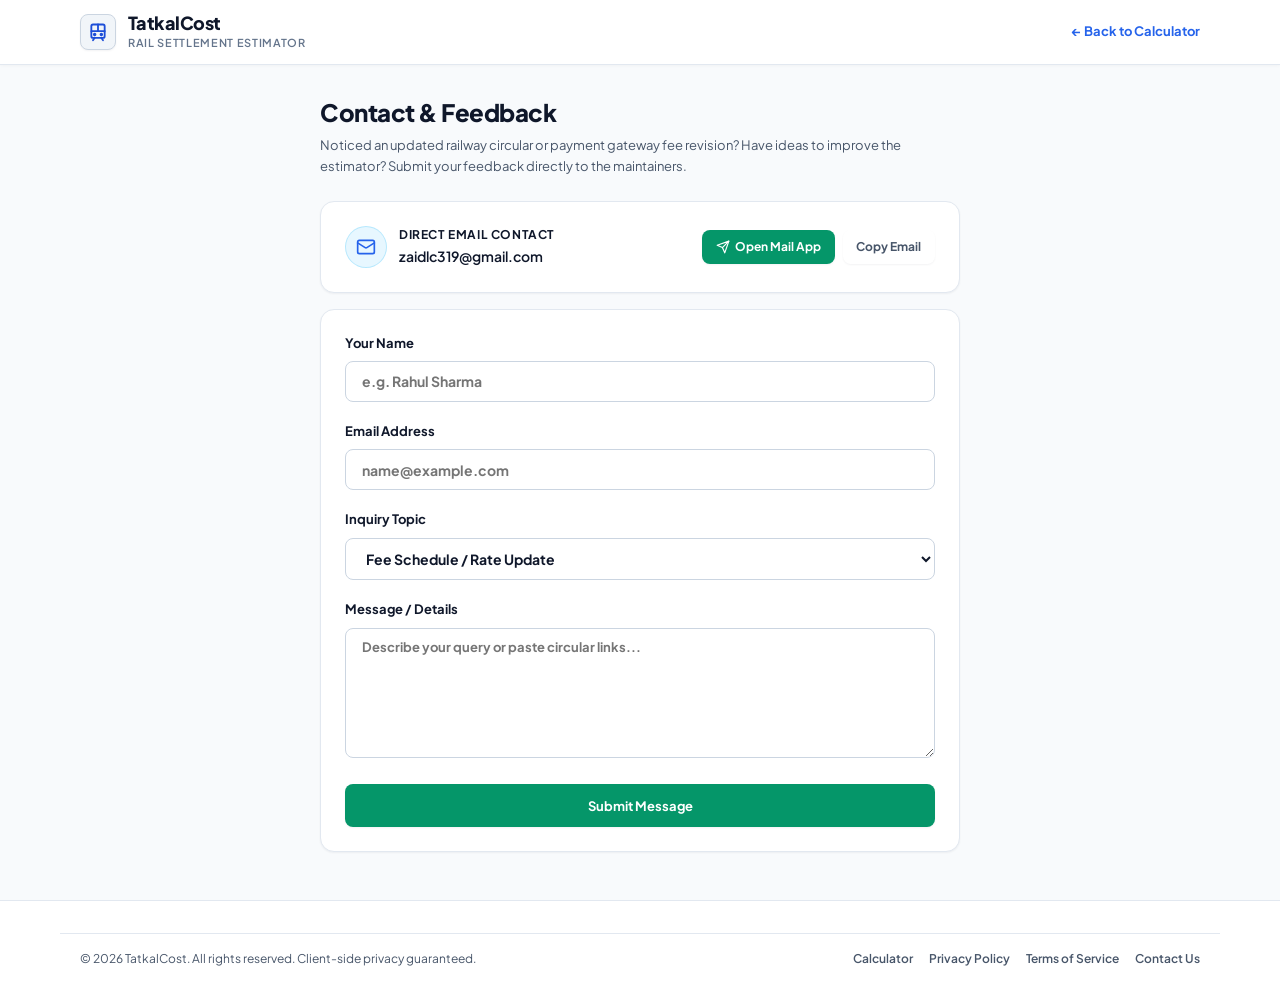
==== commit 1e5caf3e: "feat: integrate FormSubmit backend for contact form and add direct email options" ====
--- a/contact.html
+++ b/contact.html
@@ -46,39 +46,78 @@
       </p>
     </div>
 
+    <!-- Direct Email Card -->
+    <div class="guide-card" style="margin-bottom: var(--space-4); display: flex; align-items: center; justify-content: space-between; gap: var(--space-4); flex-wrap: wrap;">
+      <div style="display: flex; align-items: center; gap: var(--space-3);">
+        <div style="width: 42px; height: 42px; border-radius: 50%; background: rgba(56, 189, 248, 0.12); border: 1px solid rgba(56, 189, 248, 0.28); display: flex; align-items: center; justify-content: center; color: var(--accent-primary); flex-shrink: 0;">
+          <svg width="20" height="20" viewBox="0 0 24 24" fill="none" stroke="currentColor" stroke-width="2" stroke-linecap="round" stroke-linejoin="round">
+            <rect width="20" height="16" x="2" y="4" rx="2"></rect>
+            <path d="m22 7-8.97 5.7a1.94 1.94 0 0 1-2.06 0L2 7"></path>
+          </svg>
+        </div>
+        <div>
+          <div style="font-size: var(--text-xs); color: var(--text-muted); text-transform: uppercase; font-weight: 700; letter-spacing: 0.05em;">Direct Email Contact</div>
+          <a href="mailto:zaidlc319@gmail.com" id="direct-email-link" style="color: var(--text-primary); font-size: var(--text-base); font-weight: 600; text-decoration: none;">zaidlc319@gmail.com</a>
+        </div>
+      </div>
+      <div style="display: flex; gap: var(--space-2); flex-wrap: wrap;">
+        <a href="mailto:zaidlc319@gmail.com" class="btn-copy" style="text-decoration: none; display: inline-flex; align-items: center; gap: 0.35rem; padding: 0.5rem 0.85rem; font-size: var(--text-xs);">
+          <svg width="14" height="14" viewBox="0 0 24 24" fill="none" stroke="currentColor" stroke-width="2" stroke-linecap="round" stroke-linejoin="round">
+            <path d="m22 2-7 20-4-9-9-4Z"></path>
+            <path d="M22 2 11 13"></path>
+          </svg>
+          Open Mail App
+        </a>
+        <button type="button" id="copy-email-btn" class="btn-copy" style="padding: 0.5rem 0.85rem; font-size: var(--text-xs); background: var(--surface-secondary); color: var(--text-secondary); border-color: var(--border-subtle);">
+          Copy Email
+        </button>
+      </div>
+    </div>
+
+    <!-- Contact Form -->
     <div class="guide-card">
-      <form id="contact-form">
+      <form id="contact-form" action="https://formsubmit.co/zaidlc319@gmail.com" method="POST">
+        <!-- FormSubmit anti-bot and configuration options -->
+        <input type="hidden" name="_captcha" value="false">
+        <input type="hidden" name="_template" value="table">
+        <input type="hidden" name="_subject" id="form-subject-hidden" value="[TatkalCost Feedback] Fee Schedule / Rate Update">
+        <input type="text" name="_honey" style="display:none" tabindex="-1" autocomplete="off">
+
         <div class="form-group">
           <label for="contact-name" class="form-label">Your Name</label>
-          <input type="text" id="contact-name" class="text-input" style="padding-left:1rem; font-family:var(--font-sans);" placeholder="e.g. Rahul Sharma" required>
+          <input type="text" id="contact-name" name="name" class="text-input" style="padding-left:1rem; font-family:var(--font-sans);" placeholder="e.g. Rahul Sharma" required>
         </div>
 
         <div class="form-group">
           <label for="contact-email" class="form-label">Email Address</label>
-          <input type="email" id="contact-email" class="text-input" style="padding-left:1rem; font-family:var(--font-sans);" placeholder="name@example.com" required>
+          <input type="email" id="contact-email" name="email" class="text-input" style="padding-left:1rem; font-family:var(--font-sans);" placeholder="name@example.com" required>
         </div>
 
         <div class="form-group">
           <label for="contact-subject" class="form-label">Inquiry Topic</label>
-          <select id="contact-subject" class="text-input" style="padding-left:1rem; cursor:pointer; font-family:var(--font-sans);" required>
-            <option value="rate_update">Fee Schedule / Rate Update</option>
-            <option value="feature">Feature Suggestion</option>
-            <option value="bug">Calculation Discrepancy</option>
-            <option value="partnership">General Inquiry</option>
+          <select id="contact-subject" name="topic" class="text-input" style="padding-left:1rem; cursor:pointer; font-family:var(--font-sans);" required>
+            <option value="Fee Schedule / Rate Update">Fee Schedule / Rate Update</option>
+            <option value="Feature Suggestion">Feature Suggestion</option>
+            <option value="Calculation Discrepancy">Calculation Discrepancy</option>
+            <option value="General Inquiry">General Inquiry</option>
           </select>
         </div>
 
         <div class="form-group">
           <label for="contact-message" class="form-label">Message / Details</label>
-          <textarea id="contact-message" class="text-input" style="padding-left:1rem; height: 130px; font-family: var(--font-sans); font-size: var(--text-sm);" placeholder="Describe your query or paste circular links..." required></textarea>
+          <textarea id="contact-message" name="message" class="text-input" style="padding-left:1rem; height: 130px; font-family: var(--font-sans); font-size: var(--text-sm);" placeholder="Describe your query or paste circular links..." required></textarea>
         </div>
 
         <div id="contact-success" class="alert-box alert-success" style="display: none; margin-bottom: var(--space-4);">
-          ✓ Thank you! Your feedback has been received. We review railway circular updates promptly.
-        </div>
-
-        <button type="submit" class="btn-copy" style="width: 100%; border-radius: var(--radius-md); padding: 0.85rem; font-size: var(--text-sm);">
-          Submit Message
+          ✓ Thank you! Your message has been sent directly to <strong>zaidlc319@gmail.com</strong>.
+        </div>
+
+        <div id="contact-error" class="alert-box alert-danger" style="display: none; margin-bottom: var(--space-4);">
+          ✕ Failed to send message. Please write to us directly at <a href="mailto:zaidlc319@gmail.com" style="color: inherit; text-decoration: underline; font-weight: 700;">zaidlc319@gmail.com</a>.
+        </div>
+
+        <button type="submit" id="submit-btn" class="btn-copy" style="width: 100%; border-radius: var(--radius-md); padding: 0.85rem; font-size: var(--text-sm); display: flex; align-items: center; justify-content: center; gap: 0.5rem;">
+          <span id="submit-text">Submit Message</span>
         </button>
       </form>
     </div>
@@ -100,13 +139,86 @@
     document.addEventListener('DOMContentLoaded', () => {
       const form = document.getElementById('contact-form');
       const successNotice = document.getElementById('contact-success');
+      const errorNotice = document.getElementById('contact-error');
+      const submitBtn = document.getElementById('submit-btn');
+      const submitText = document.getElementById('submit-text');
+      const topicSelect = document.getElementById('contact-subject');
+      const subjectHidden = document.getElementById('form-subject-hidden');
+      const copyBtn = document.getElementById('copy-email-btn');
+
+      // Sync topic with email subject line
+      if (topicSelect && subjectHidden) {
+        topicSelect.addEventListener('change', () => {
+          subjectHidden.value = `[TatkalCost Feedback] ${topicSelect.value}`;
+        });
+        subjectHidden.value = `[TatkalCost Feedback] ${topicSelect.value}`;
+      }
+
+      // Copy email button
+      if (copyBtn) {
+        copyBtn.addEventListener('click', async () => {
+          try {
+            await navigator.clipboard.writeText('zaidlc319@gmail.com');
+            const originalText = copyBtn.textContent;
+            copyBtn.textContent = 'Copied!';
+            setTimeout(() => {
+              copyBtn.textContent = originalText;
+            }, 2000);
+          } catch (err) {
+            window.prompt('Copy email address:', 'zaidlc319@gmail.com');
+          }
+        });
+      }
+
+      // Handle form submission via FormSubmit AJAX endpoint
       if (form) {
-        form.addEventListener('submit', (e) => {
+        form.addEventListener('submit', async (e) => {
           e.preventDefault();
-          if (successNotice) {
-            successNotice.style.display = 'block';
+          if (successNotice) successNotice.style.display = 'none';
+          if (errorNotice) errorNotice.style.display = 'none';
+
+          if (submitBtn) {
+            submitBtn.disabled = true;
+            submitBtn.style.opacity = '0.7';
+            if (submitText) submitText.textContent = 'Sending message...';
           }
-          form.reset();
+
+          const formData = new FormData(form);
+          const data = Object.fromEntries(formData.entries());
+
+          try {
+            const response = await fetch('https://formsubmit.co/ajax/zaidlc319@gmail.com', {
+              method: 'POST',
+              headers: {
+                'Content-Type': 'application/json',
+                'Accept': 'application/json'
+              },
+              body: JSON.stringify(data)
+            });
+
+            if (response.ok) {
+              if (successNotice) {
+                successNotice.style.display = 'block';
+              }
+              form.reset();
+              if (topicSelect && subjectHidden) {
+                subjectHidden.value = `[TatkalCost Feedback] ${topicSelect.value}`;
+              }
+            } else {
+              throw new Error('Form submission failed');
+            }
+          } catch (err) {
+            console.error('Submission error:', err);
+            if (errorNotice) {
+              errorNotice.style.display = 'block';
+            }
+          } finally {
+            if (submitBtn) {
+              submitBtn.disabled = false;
+              submitBtn.style.opacity = '1';
+              if (submitText) submitText.textContent = 'Submit Message';
+            }
+          }
         });
       }
     });
